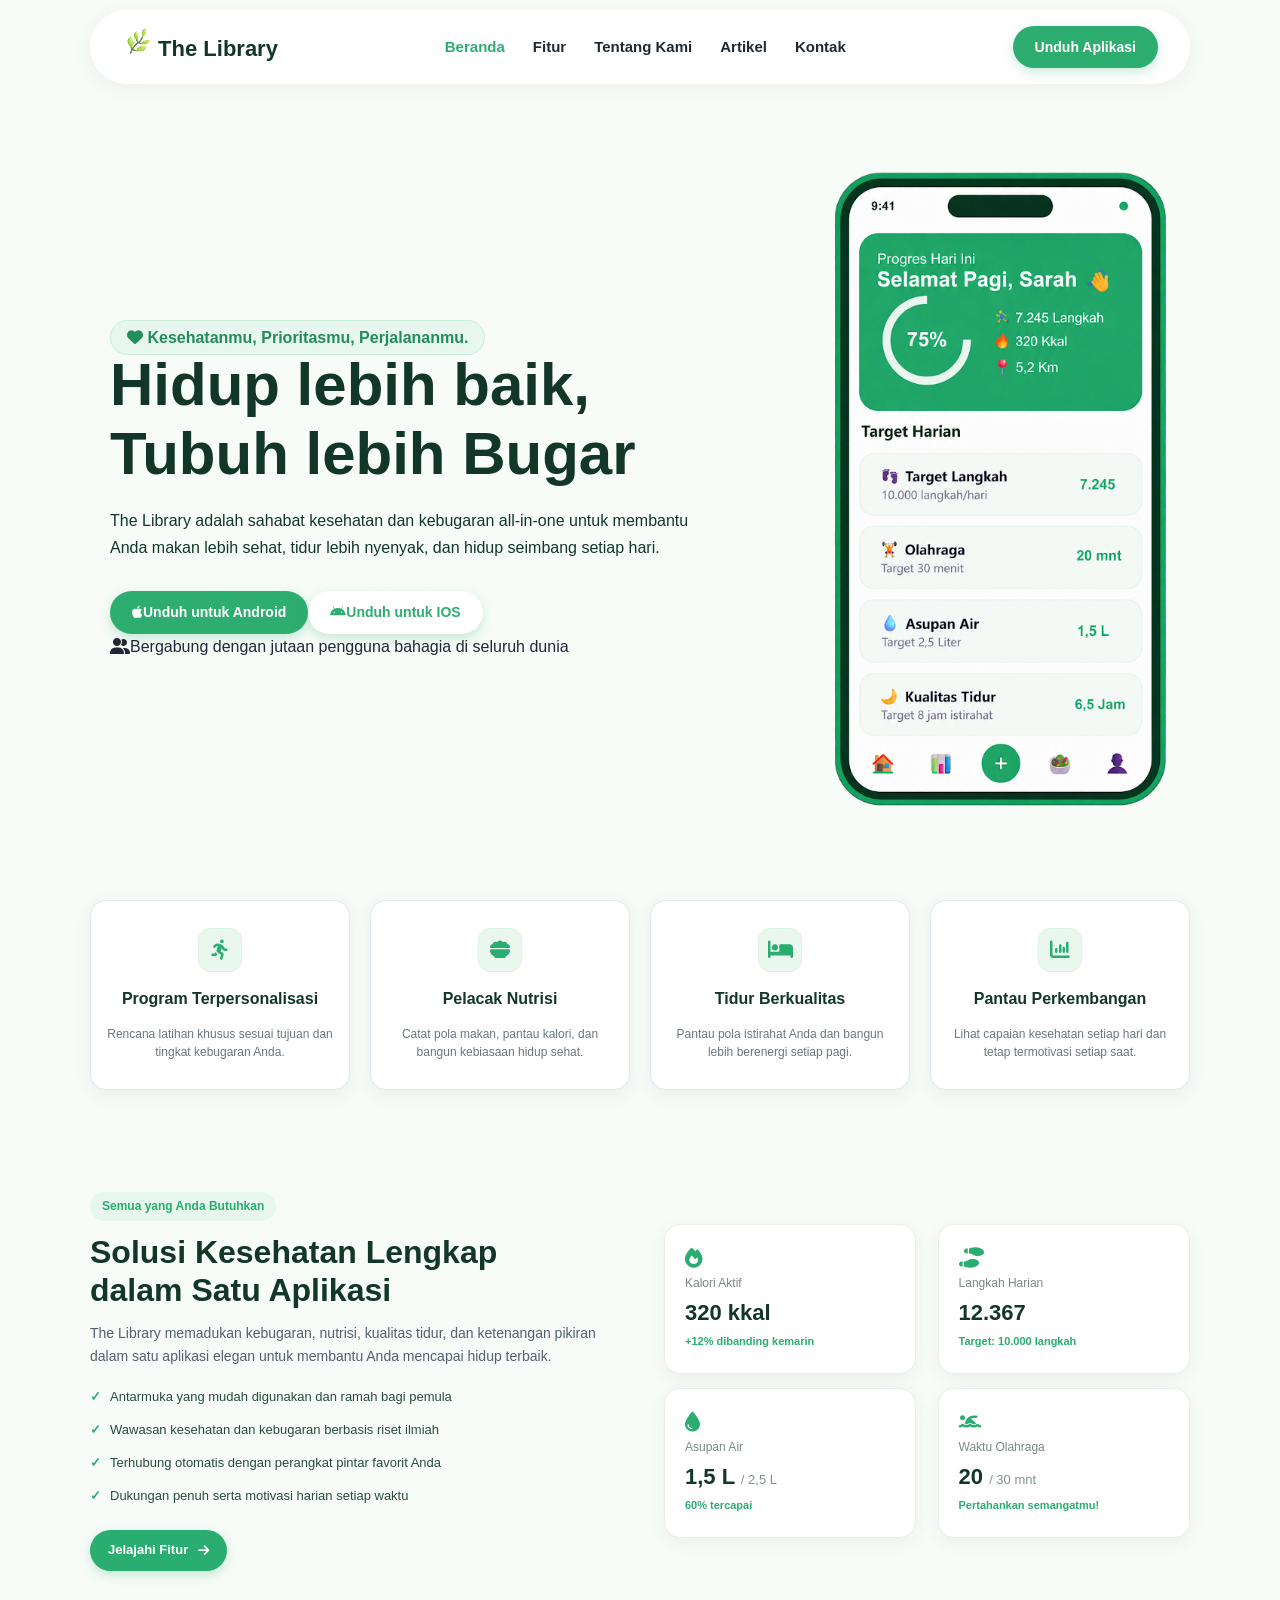
==== index.html @ 5709fd76 "The Library" ====
<!DOCTYPE html>
<html lang="en">
<head>
    <meta charset="UTF-8">
    <meta name="viewport" content="width=device-width, initial-scale=1.0">
    <title>Wellora</title>
    <link rel="stylesheet" href="style.css">
    <link rel="stylesheet" href="https://cdnjs.cloudflare.com/ajax/libs/font-awesome/6.4.0/css/all.min.css">
</head>
<body>
    <header>
        <!-- logo -->
         <a href="#" class="nav-logo">
         <span class="nav-logo-icon">
            <img src="Asset/logo wellora.png" alt="wellora" width="30" height="30">
           The Library
            </span>
            </a>
        <!-- menu  -->
         <nav class="nav-menu">
        <a href="#" class="nav-item active">Beranda</a>
        <a href="#" class="nav-item">Fitur</a>
        <a href="#" class="nav-item">Tentang Kami</a>
        <a href="#" class="nav-item">Artikel</a>
        <a href="#" class="nav-item">Kontak</a>
         </nav>
        <!-- tombol -->
         <div class="nav-button">
            <a href="#" class="btn-unduh">Unduh Aplikasi</a>
            </div>
    </header>
    <section class="hero">
        <div class="text-hero">
             <span class="badge-hero"><i class="fa-solid fa-heart"></i>
                Kesehatanmu, Prioritasmu, Perjalananmu.
            </span>

            <h1 class="judul-hero">
                Hidup lebih baik,<br> Tubuh lebih Bugar</h1>
            </h1>

            <p class="deskripsi-hero">
               The Library adalah sahabat kesehatan dan kebugaran all-in-one untuk membantu <br>Anda makan lebih sehat, tidur
               lebih nyenyak, dan hidup seimbang setiap hari.  
            </p>

            <div class="button-hero">
                <a href="#" class="iconios"><i class="fa-brands fa-apple"></i>Unduh untuk Android</a>
                <a href="#" class="iconandro"><i class="fa-brands fa-android"></i>Unduh untuk IOS</a>
            </div>
            <p></p>
            <div class="tagline">
                <i class="fa-solid fa-user-group"></i>Bergabung dengan jutaan pengguna bahagia di seluruh dunia
            </div>


        </div>
        <div class="gambar-hero">
            <img src="Asset/mobile.png" alt="Ruina" class="haimiya">

        </div>
        
    </section>

  <section class="fitur">
        <div class="item">
            <span class="itemfitur"><i class="fa-solid fa-person-running" aria-hidden="true"></i></span>
            <h2>Program Terpersonalisasi</h2>
            <p>Rencana latihan khusus sesuai tujuan dan tingkat kebugaran Anda.</p>
        </div>
        <div class="item">
            <span class="itemfitur"><i class="fa-solid fa-bowl-food" aria-hidden="true"></i></span>
            <h2>Pelacak Nutrisi</h2>
            <p>Catat pola makan, pantau kalori, dan bangun kebiasaan hidup sehat.</p>
        </div>
        <div class="item">
            <span class="itemfitur"><i class="fa-solid fa-bed" aria-hidden="true"></i></span>
            <h2>Tidur Berkualitas</h2>
            <p>Pantau pola istirahat Anda dan bangun lebih berenergi setiap pagi.</p>
        </div>
        <div class="item">
            <span class="itemfitur"><i class="fa-solid fa-chart-column" aria-hidden="true"></i></span>
            <h2>Pantau Perkembangan</h2>
            <p>Lihat capaian kesehatan setiap hari dan tetap termotivasi setiap saat.</p>
        </div>
    </section>

 <section class="mantap">
        <div class="gg">
            <span class="keren">Semua yang Anda Butuhkan</span>
            <h2>Solusi Kesehatan Lengkap dalam Satu Aplikasi</h2>
            <p class="waw">The Library memadukan kebugaran, nutrisi, kualitas tidur, dan ketenangan pikiran dalam satu aplikasi elegan untuk membantu Anda mencapai hidup terbaik.</p>
            <ul class="hh">
                <li>Antarmuka yang mudah digunakan dan ramah bagi pemula</li>
                <li>Wawasan kesehatan dan kebugaran berbasis riset ilmiah</li>
                <li>Terhubung otomatis dengan perangkat pintar favorit Anda</li>
                <li>Dukungan penuh serta motivasi harian setiap waktu</li>
            </ul>
            <a href="#" class="tombol">Jelajahi Fitur <i class="fa-solid fa-arrow-right" aria-hidden="true"></i></a>
        </div>
        <div class="grid">
            <article class="aleph">
                <i class="fa-solid fa-fire"></i>
                <span class="stat-label">Kalori Aktif</span>
                <strong>320 kkal</strong>
                <span class="stat-note">+12% dibanding kemarin</span>
            </article>
            <article class="aleph">
                <i class="fa-solid fa-shoe-prints stat-icon" aria-hidden="true"></i>
                <span class="stat-label">Langkah Harian</span>
                <strong>12.367</strong>
                <span class="stat-note">Target: 10.000 langkah</span>
            </article>
            <article class="aleph">
                <i class="fa-solid fa-droplet stat-icon" aria-hidden="true"></i>
                <span class="stat-label">Asupan Air</span>
                <strong>1,5 L <small>/ 2,5 L</small></strong>
                <span class="stat-note">60% tercapai</span>
            </article>
            <article class="aleph">
                <i class="fa-solid fa-person-swimming stat-icon" aria-hidden="true"></i>
                <span class="stat-label">Waktu Olahraga</span>
                <strong>20 <small>/ 30 mnt</small></strong>
                <span class="stat-note">Pertahankan semangatmu!</span>
            </article>
        </div>
    </section>

</body>
</html>
---- style.css ----
*{
    box-sizing: border-box;
    margin: 0;
    padding: 0;
}

body{
    font-family:'Segoe UI', Tahoma, Geneva, Verdana, sans-serif;
    background-color: #F8FCF9;
    color: #1f2933;
    line-height: 1.6;
}

header{
    width: 90%;
    max-width: 1100px;
    background-color: white;
    border-radius: 40px;
    box-shadow: 0 4px 20px rgba(18, 55, 42, 0.06);
    margin: 10px auto 30px auto;
    display: flex;
    justify-content: space-between;
    padding: 16px 32px;
}

.nav-logo{
    font-size: 22px;
    font-weight: 800;
    color: #12372a;
    text-decoration: none;
}

.nav-menu{
    display: flex;
    align-items: center;
    gap: 28px;
}

.nav-item{
    color: #1F2933;
    text-decoration: none;
    font-weight: 600;
    font-size: 15px;
}

.nav-item:hover, .nav-item.active{
    color: #2ead70;
    transition: color 0.2s ease;
}

.btn-unduh{
    background-color: #2ead70;
    padding: 10px 22px;
    border-radius: 25px;
    color: white;
    text-decoration: none;
    font-weight: 700;
    font-size: 14px;
    display: flex;
    align-items: center;
    box-shadow: 0 4px 12px rgba(46, 173, 112,0.25);
}

.btn-unduh:hover{
    background-color: #248c5a;
    transform: translateY(-2px);
    transition: transform 0.2s ease;
}

.hero{
    display: flex;
    width: 90%;
    max-width: 1100px;
    margin: 0 auto;
    justify-content: space-between;
    align-items: center;
    gap: 40px;
    padding-top: 30px;
    padding-bottom: 60px;
}

.haimiya{
    width: 100%;
    max-width: 380px;
    height: auto;
}

.badge-hero{
    background-color: #e7f7ee;
    border-radius: 20px;
    color: #248c5a;
    padding: 8px 16px;
    font-weight: 700;
    width: 100%;
    max-width: 380px;
    height: auto;
    border: 1px solid #cbefdb;
}

.judul-hero{
    font-weight: 800;
    font-size: 60px;
    color: #12372a;
    line-height: 1.15;
    margin-bottom: 20px;
}

.text-hero{
    padding: 20px;
}

.deskripsi-hero{
    font-size: 16px;
    line-height: 1.65;
    margin-bottom: 30px;
    color: #12372a;
}

.iconios{
    background-color: #2ead70;
    padding: 10px 22px;
    border-radius: 25px;
    color: white;
    text-decoration: none;
    font-weight: 700;
    font-size: 14px;
    display: flex;
    align-items: center;
    box-shadow: 0 4px 12px rgba(46, 173, 112,0.25);
}

.iconios:hover{
    background-color: #248c5a;
    transform: translateY(-2px);
    transition: transform 0.2s ease;
}

.iconandro{
    background-color: #ffffff;
    padding: 10px 22px;
    border-radius: 25px;
    color: #2ead70;
    text-decoration: none;
    font-weight: 700;
    font-size: 14px;
    display: flex;
    align-items: center;
    box-shadow: 0 4px 12px rgba(46, 173, 112,0.25);
}

.iconandro:hover{
    background-color: #248c5a;
    transform: translateY(-2px);
    transition: transform 0.2s ease;
}

.button-hero{
    display: flex;
    margin: auto;
    align-items: center;
}

.fitur{
    display: flex;
    align-items: center;
    justify-content: center;
    flex-wrap: nowrap;
    gap: 20px;
    width: 90%;
    max-width: 1100px;
    margin: 0 auto 60px;
}

.item {
    display: flex;
  flex-direction: column;
  align-items: center;
  justify-content: center;
  width: 25%;
  min-height: 190px;
  padding: 20px 16px;
  background-color: #ffffff;
  border: 1px solid #e2e8f0;
  border-radius: 16px;
  box-shadow: 0 5px 18px rgba(18, 55, 42, 0.07);
  gap: 16px;
  color: #12372a;
  text-align: center;
  transition: transform 0.2s ease;
}

.item:hover{
    background-color: #ffffff;
    transform: translateY(-4px);
    box-shadow: 0 10px 24px rgba(18, 55, 42, 0.12);
}

.item h2 {
   font-size: 16px;
    line-height: 1.35;
} 

.item p {
    color: #687780;
    font-size: 12px;
    line-height: 1.5;
}

.itemfitur {
    display: grid;
    place-items: center;
    width: 44px;
    height: 44px;
    border: 1px solid #d9f2e3;
    border-radius: 12px;
    color: #2aad70;
    font-size: 20px;
    background-color: #eaf7ef;
}

.mantap {
    display: flex;
    justify-content: space-between;
    align-items: center;
    gap: 48px;
    width: 90%;
    max-width: 1100px;
    margin: 0 auto 70px;
    padding: 42px 0;
}

.gg {
    width: 48%;
}

.keren {
    display: inline-block;
    margin-bottom: 12px;
    padding: 5px 12px;
    border-radius: 20px;
    background: #e7f7ee;
    color: #2aad70;
    font-size: 12px;
    font-weight: 700;
}

.gg h2 {
    max-width: 480px;
    margin-bottom: 12px;
    color: #12372a;
    font-size: 32px;
    line-height: 1.2;
}

.waw {
    margin-bottom: 18px;
    color: #52606d;
    font-size: 14px;
    line-height: 1.7;
}

.hh {
    display: flex;
    flex-direction: column;
    gap: 12px;
    margin-bottom: 24px;
    padding: 0;
    color: #294b3c;
    font-size: 13px;
    list-style: none;
}

.hh li::before {
    content: "✓";
    margin-right: 9px;
    color: #2aad70;
    font-weight: 800;
}

.tombol {
    display: inline-flex;
    align-items: center;
    gap: 10px;
    padding: 10px 18px;
    border-radius: 24px;
    background: #2aad70;
    box-shadow: 0 4px 12px rgba(46, 173, 112, 0.25);
    color: #fff;
    font-size: 13px;
    font-weight: 700;
    text-decoration: none;
    transition: background-color 0.2s ease, transform 0.2s ease;
}

.tombol:hover {
    transform: translateY(-2px);
    background: #248c5a;
}

.grid {
    display: flex;
    flex-wrap: wrap;
    justify-content: space-between;
    gap: 14px;
    width: 48%;
}

.aleph {
    display: flex;
    min-height: 150px;
    flex-direction: column;
    align-items: flex-start;
    justify-content: center;
    gap: 6px;
    padding: 20px;
    border: 1px solid #e8efeb;
    border-radius: 16px;
    background: #fff;
    box-shadow: 0 5px 18px rgba(18, 55, 42, 0.06);
    width: 48%;
    color: #7a8982;
    font-size: 12px;
}

.aleph i {
    color: #2aad70;
    font-size: 20px;
}

.aleph strong {
    color: #12372a;
    font-size: 22px;
    line-height: 1.25;
}

.aleph strong small {
    color: #83918a;
    font-size: 13px;
    font-weight: 500;
}

.aleph strong + span {
    color: #2aad70;
    font-size: 11px;
    font-weight: 600;
}
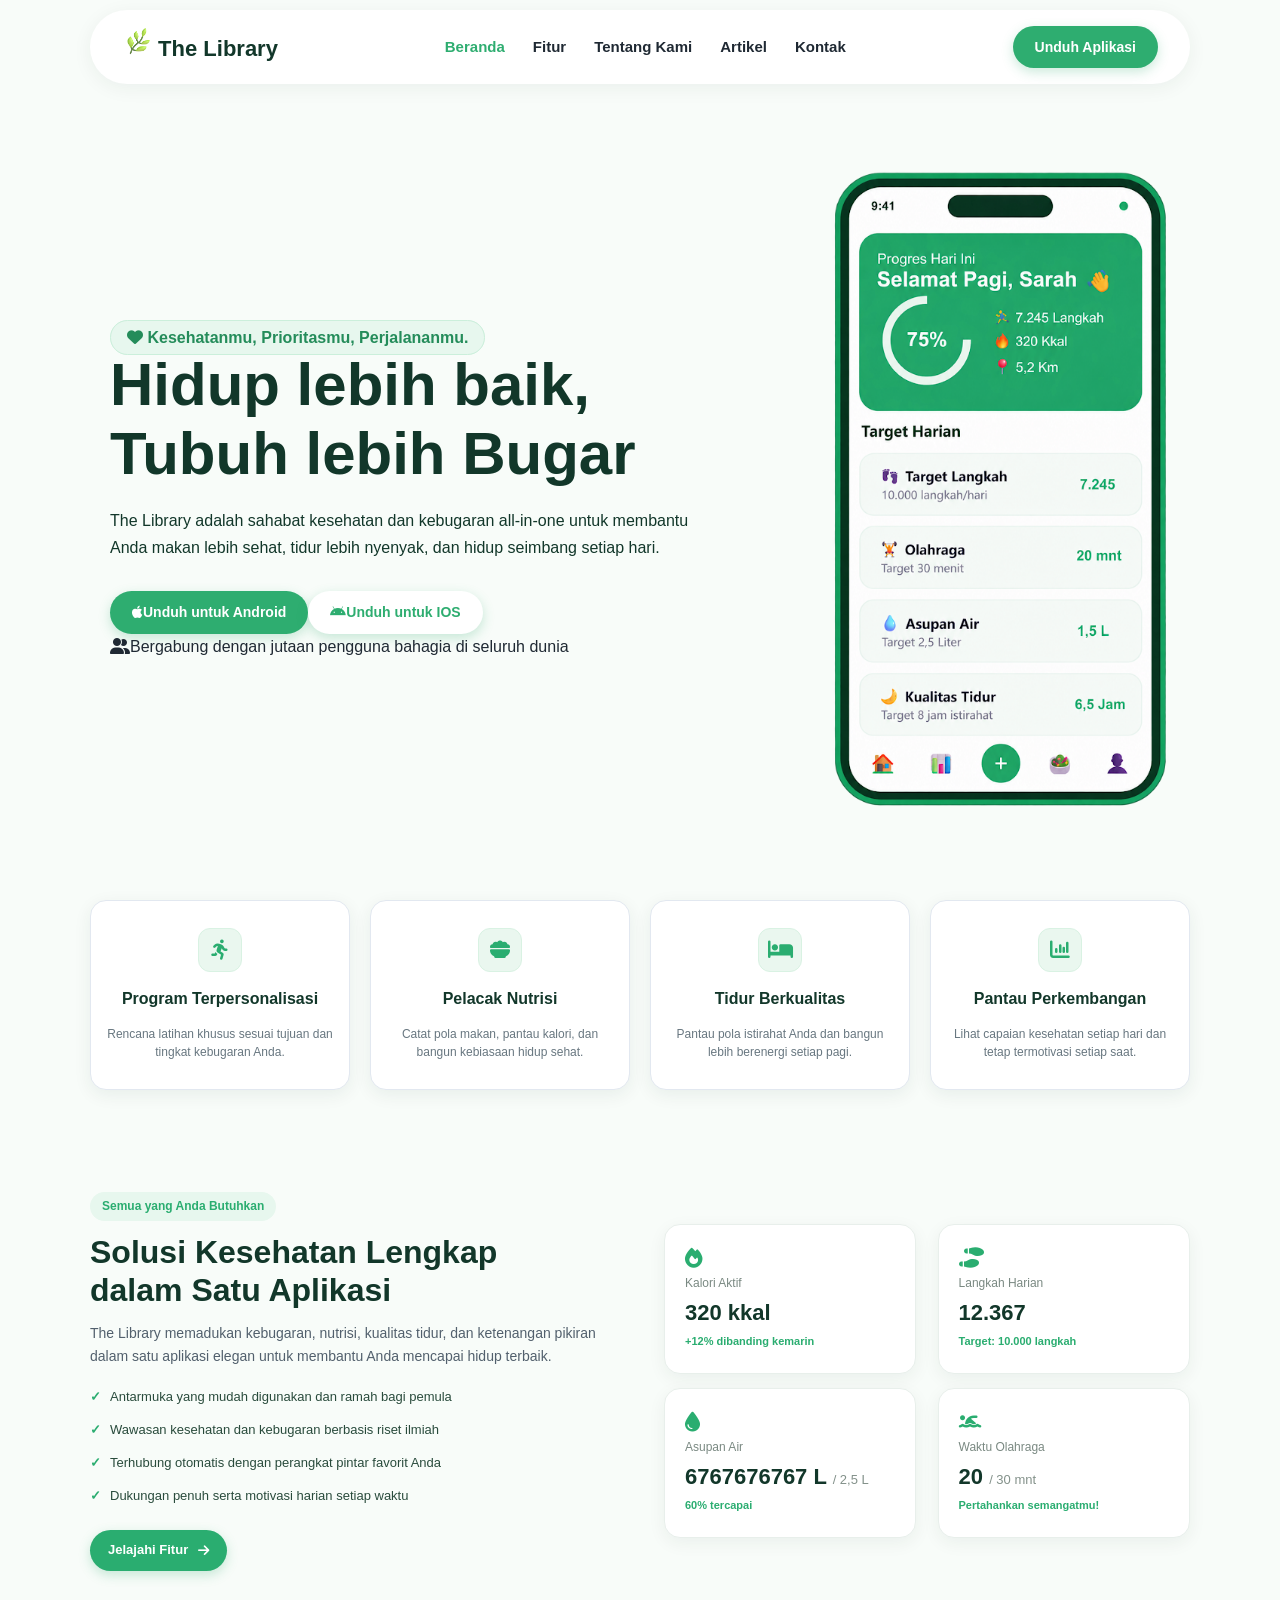
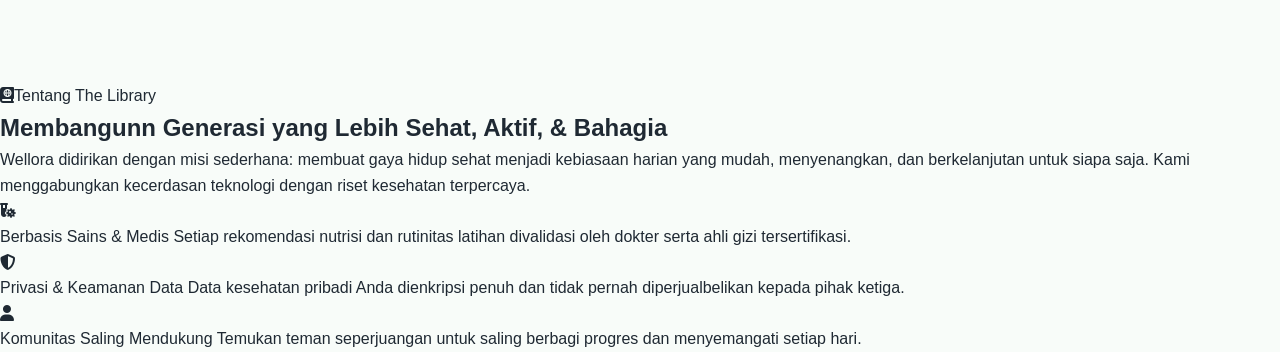
==== commit 8e89f751: "Floor of Literature" ====
--- a/index.html
+++ b/index.html
@@ -114,7 +114,7 @@
             <article class="aleph">
                 <i class="fa-solid fa-droplet stat-icon" aria-hidden="true"></i>
                 <span class="stat-label">Asupan Air</span>
-                <strong>1,5 L <small>/ 2,5 L</small></strong>
+                <strong>6767676767 L <small>/ 2,5 L</small></strong>
                 <span class="stat-note">60% tercapai</span>
             </article>
             <article class="aleph">
@@ -125,6 +125,56 @@
             </article>
         </div>
     </section>
+    <section class = "floors">
+        <div class="about-kiri">
+            <span class="about-badge">
+               <i class="fa-solid fa-book-atlas"></i>Tentang The Library
+            </span>
+            <h2>Membangunn Generasi yang Lebih Sehat, Aktif, & Bahagia</h2>
+            <p class="about-desc">
+                Wellora didirikan dengan misi sederhana: membuat gaya hidup sehat menjadi kebiasaan harian yang mudah, menyenangkan, dan berkelanjutan untuk siapa saja. Kami menggabungkan kecerdasan teknologi dengan riset kesehatan terpercaya. 
+            </p>
+            <div class="about-values">
+                   <div class="value-item">
+                    <div class="value-icon">
+                        <i class="fa-solid fa-vial-virus"></i>
+                    </div>
+                    <div class="about-text">
+                        Berbasis Sains & Medis
+Setiap rekomendasi nutrisi dan rutinitas latihan divalidasi oleh dokter serta ahli gizi tersertifikasi.
+
+                    </div>
+                </div>
+
+                   <div class="value-item">
+                    <div class="value-icon">
+                      <i class="fa-solid fa-shield-halved"></i>
+                    </div>
+                    <div class="about-text">
+                       Privasi & Keamanan Data
+Data kesehatan pribadi Anda dienkripsi penuh dan tidak pernah diperjualbelikan kepada pihak ketiga.
+
+                    </div>
+                </div>
+
+                <div class="value-item">
+                    <div class="value-icon">
+                 <i class="fa-solid fa-user"></i>
+                    </div>
+                    <div class="about-text">
+                       Komunitas Saling Mendukung
+Temukan teman seperjuangan untuk saling berbagi progres dan menyemangati setiap hari.
+
+
+                    </div>
+                </div>
+            </div>
+        </div>
+        <div class="about-kanan">
+
+        </div>
+
+    </section>
 
 </body>
 </html>
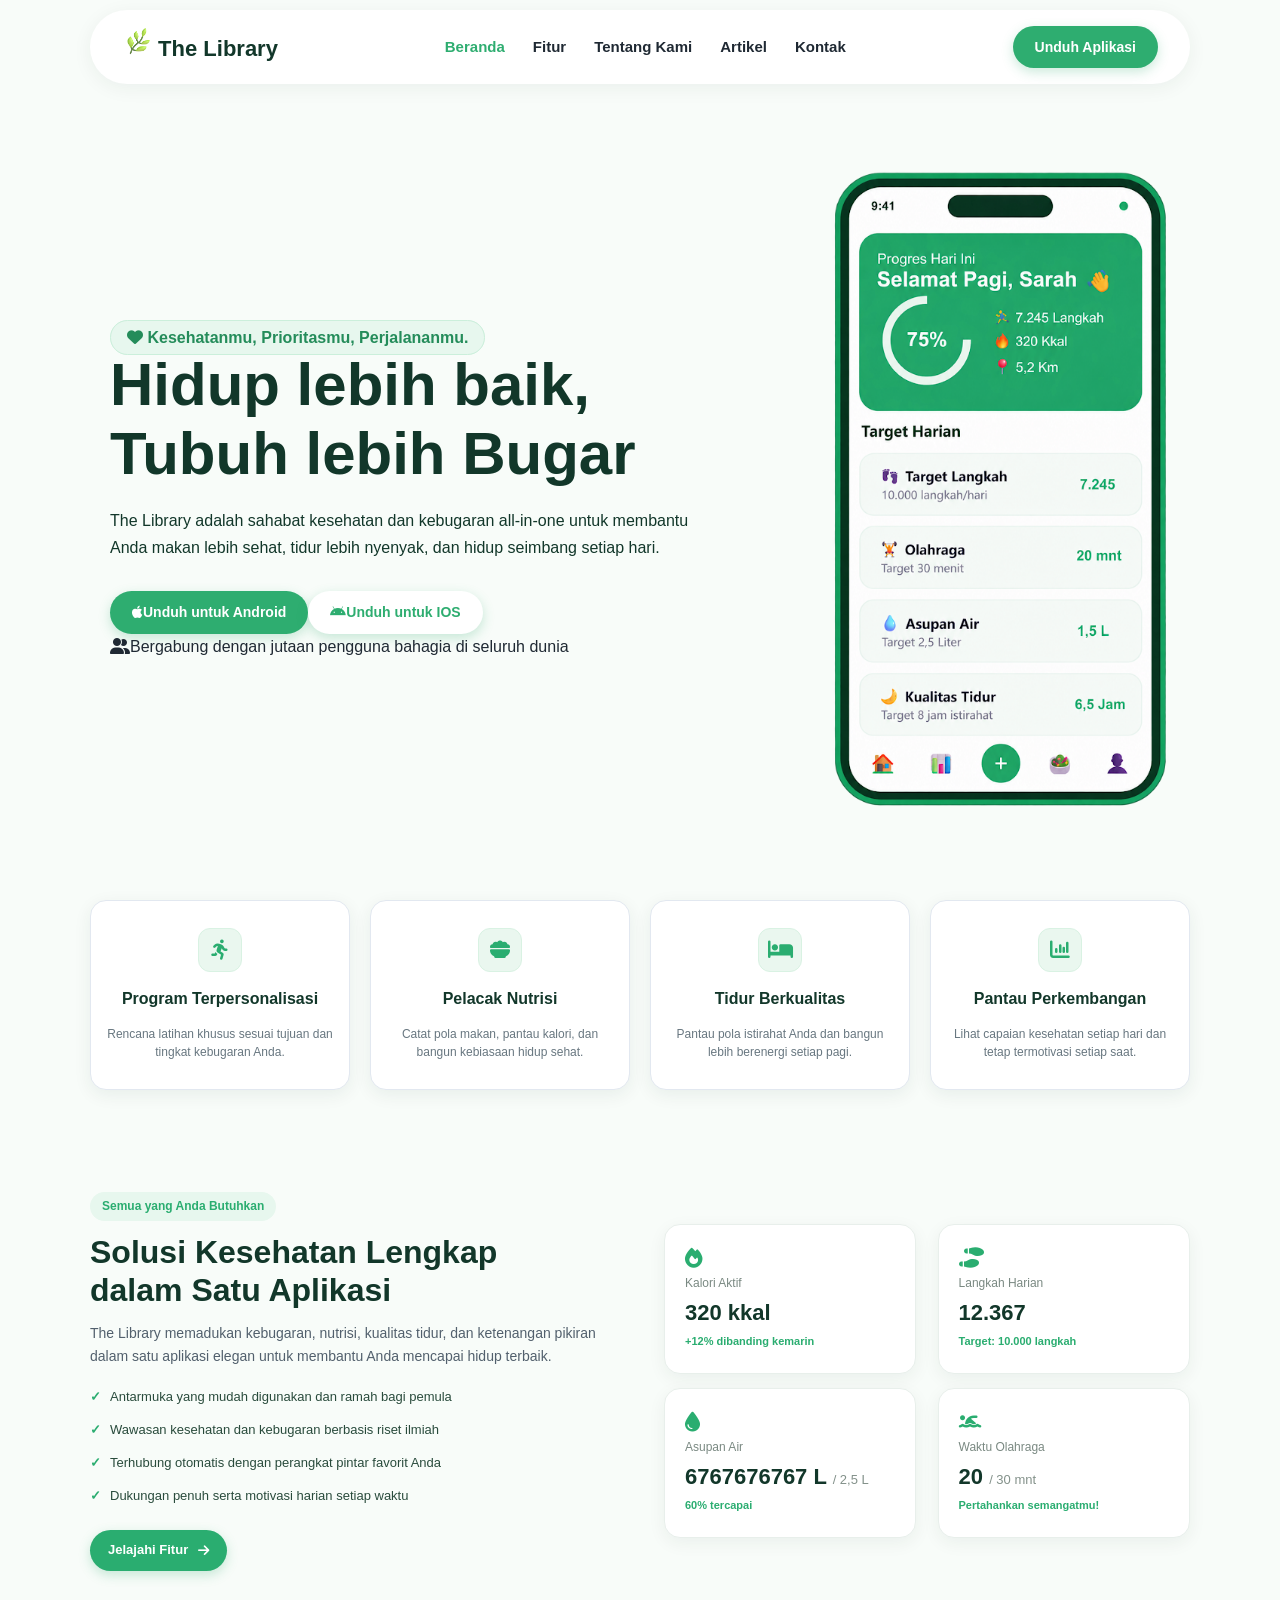
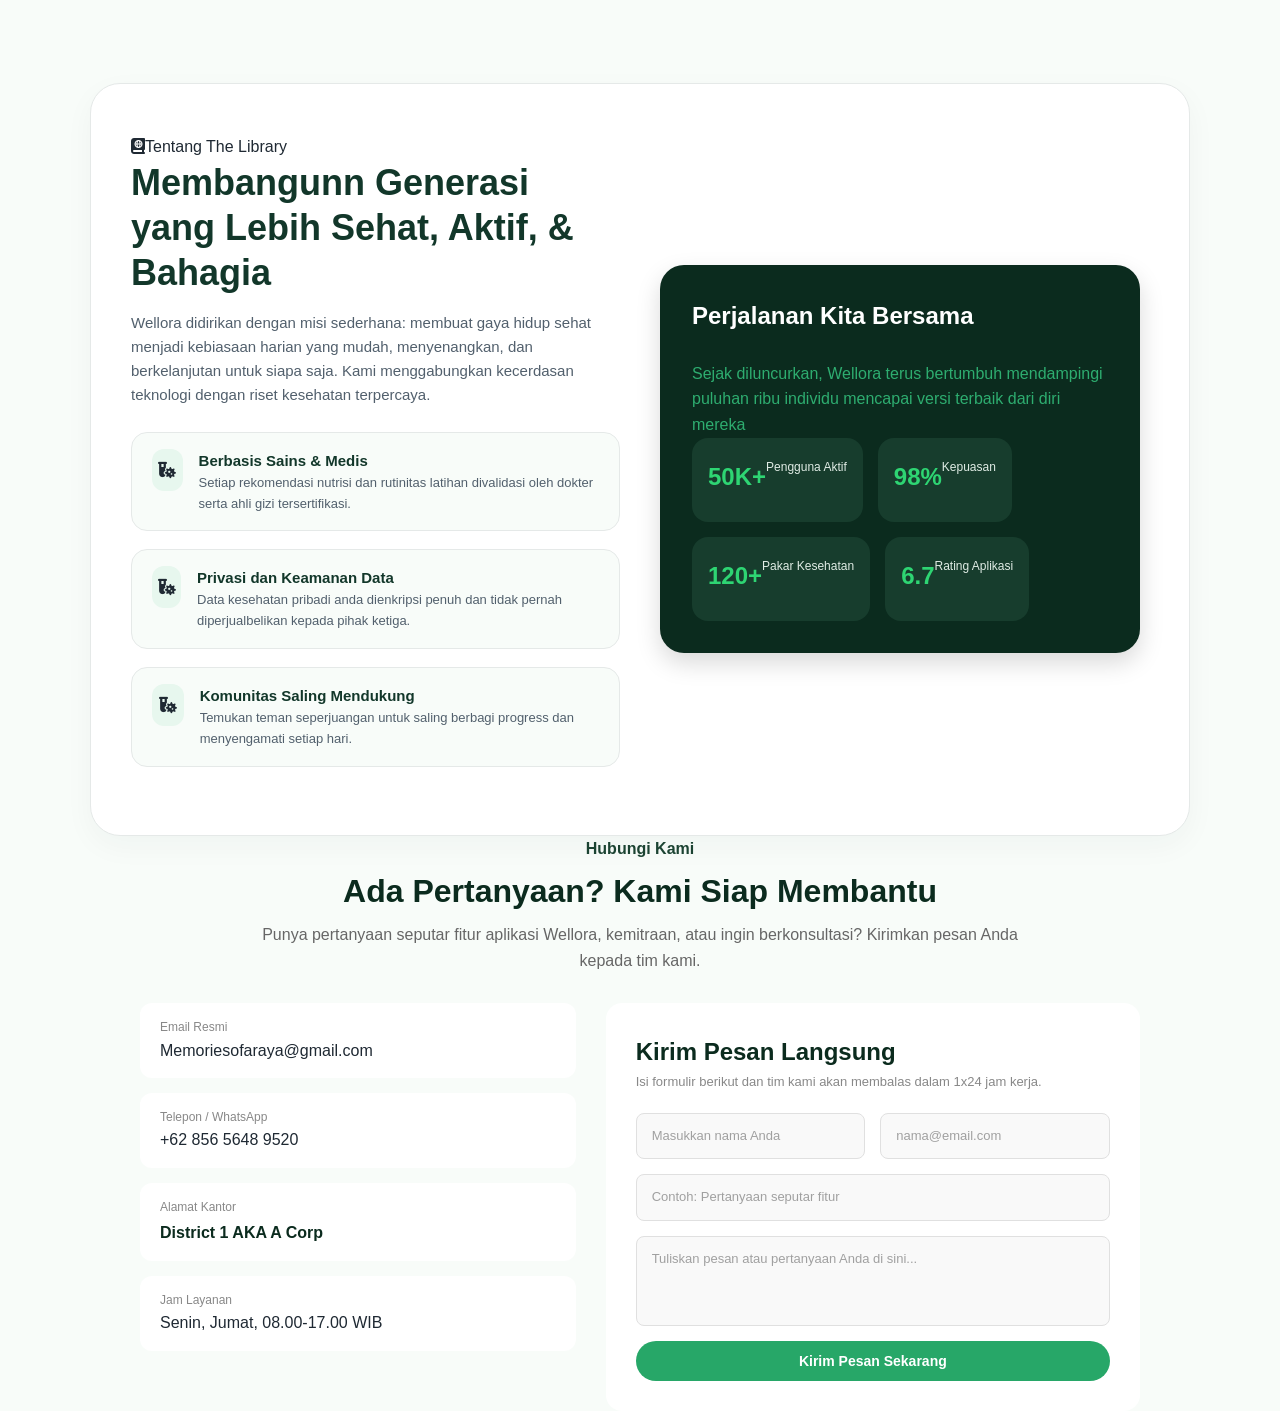
==== commit f57005c8: "Malcute" ====
--- a/index.html
+++ b/index.html
@@ -130,51 +130,168 @@
             <span class="about-badge">
                <i class="fa-solid fa-book-atlas"></i>Tentang The Library
             </span>
-            <h2>Membangunn Generasi yang Lebih Sehat, Aktif, & Bahagia</h2>
+            <h2 class="about-title">Membangunn Generasi yang Lebih Sehat, Aktif, & Bahagia</h2>
             <p class="about-desc">
                 Wellora didirikan dengan misi sederhana: membuat gaya hidup sehat menjadi kebiasaan harian yang mudah, menyenangkan, dan berkelanjutan untuk siapa saja. Kami menggabungkan kecerdasan teknologi dengan riset kesehatan terpercaya. 
             </p>
             <div class="about-values">
                    <div class="value-item">
-                    <div class="value-icon">
-                        <i class="fa-solid fa-vial-virus"></i>
+                        <div class="value-icon">
+                            <i class="fa-solid fa-vial-virus"></i>
+                        </div>
+                        <div class="about-text">
+                            <div class="value-text">
+                                <div class="value-title">
+                                    Berbasis Sains & Medis
+                                </div>
+                                <div class="value-desc">
+                                    Setiap rekomendasi nutrisi dan rutinitas latihan divalidasi oleh dokter serta ahli gizi tersertifikasi.
+                                </div>
+                            </div>  
+                        </div>
                     </div>
-                    <div class="about-text">
-                        Berbasis Sains & Medis
-Setiap rekomendasi nutrisi dan rutinitas latihan divalidasi oleh dokter serta ahli gizi tersertifikasi.
-
+
+                     <div class="value-item">
+                        <div class="value-icon">
+                            <i class="fa-solid fa-vial-virus"></i>
+                        </div>
+                        <div class="about-text">
+                            <div class="value-text">
+                                <div class="value-title">
+                                    Privasi dan Keamanan Data
+                                </div>
+                                <div class="value-desc">
+                                    Data kesehatan pribadi anda dienkripsi penuh dan tidak pernah diperjualbelikan kepada pihak ketiga.
+                                </div>
+                            </div>  
+                        </div>
                     </div>
-                </div>
-
-                   <div class="value-item">
-                    <div class="value-icon">
-                      <i class="fa-solid fa-shield-halved"></i>
+
+                     <div class="value-item">
+                        <div class="value-icon">
+                            <i class="fa-solid fa-vial-virus"></i>
+                        </div>
+                        <div class="about-text">
+                            <div class="value-text">
+                                <div class="value-title">
+                                  Komunitas Saling Mendukung
+                                </div>
+                                <div class="value-desc">
+                                  Temukan teman seperjuangan untuk saling berbagi progress dan menyengamati setiap hari.
+                                </div>
+                            </div>  
+                        </div>
                     </div>
-                    <div class="about-text">
-                       Privasi & Keamanan Data
-Data kesehatan pribadi Anda dienkripsi penuh dan tidak pernah diperjualbelikan kepada pihak ketiga.
-
-                    </div>
-                </div>
-
-                <div class="value-item">
-                    <div class="value-icon">
-                 <i class="fa-solid fa-user"></i>
-                    </div>
-                    <div class="about-text">
-                       Komunitas Saling Mendukung
-Temukan teman seperjuangan untuk saling berbagi progres dan menyemangati setiap hari.
-
-
-                    </div>
-                </div>
-            </div>
-        </div>
+
+            </div>
+        </div>
+
         <div class="about-kanan">
-
-        </div>
-
-    </section>
+            <div class="boxkanan">
+            <h2 class="h2about">Perjalanan Kita Bersama</h2>
+            <p class="paragraf">Sejak diluncurkan, Wellora terus bertumbuh mendampingi puluhan ribu individu mencapai versi terbaik dari diri mereka
+                       </p>
+
+                       <div class="cardl">
+                       <div class="cardkanan">
+                        <div class="kartu">
+                          <div class="cardhaimiya"> 50K+</div>
+                            <div class="roland">Pengguna Aktif</div>
+                        </div>
+                        </div>
+
+                        <div class="cardkanan">
+                        <div class="kartu">
+                          <div class="cardhaimiya"> 98%</div>
+                            <div class="roland">Kepuasan </div>
+                        </div>
+                        </div>
+
+                        <div class="cardkanan">
+                        <div class="kartu">
+                          <div class="cardhaimiya"> 120+</div>
+                            <div class="roland">Pakar Kesehatan</div>
+                        </div>
+                        </div>
+
+                         <div class="cardkanan">
+                        <div class="kartu">
+                          <div class="cardhaimiya"> 6.7</div>
+                            <div class="roland">Rating Aplikasi</div>
+                        </div>
+                        </div>
+                        </div>
+
+
+                        </div>
+
+                </div> 
+        </div>
+
+    </section>
+
+    <div class="ryoshu">
+    <p class="araya"> Hubungi Kami</p>
+    <h1>Ada Pertanyaan? Kami Siap Membantu</h1>
+    <p class="callisto">
+      Punya pertanyaan seputar fitur aplikasi Wellora, kemitraan, atau ingin berkonsultasi? 
+      Kirimkan pesan Anda kepada tim kami.
+    </p>
+  </div>
+
+  <div class="mathias">
+
+    <div class="valencina">
+      
+      <div class="verg">
+        <div>
+          <p class="qoh">Email Resmi</p>
+          <p class="info">Memoriesofaraya@gmail.com</p>
+        </div>
+      </div>
+
+      <div class="verg">
+        <div>
+          <p class="qoh">Telepon / WhatsApp</p>
+          <p class="info">+62 856 5648 9520</p>
+        </div>
+      </div>
+
+      <div class="verg">
+        <div>
+          <p class="qoh">Alamat Kantor</p>
+          <p class="kod">District 1 AKA A Corp</p>
+        </div>
+      </div>
+
+      <div class="verg">
+        <div>
+          <p class="qoh">Jam Layanan</p>
+          <p class="info">Senin, Jumat, 08.00-17.00 WIB</p>
+        </div>
+      </div>
+
+    </div>
+
+    <div class="snow">
+      <h2>Kirim Pesan Langsung</h2>
+      <p class="wcat">Isi formulir berikut dan tim kami akan membalas dalam 1x24 jam kerja.</p>
+
+      <div class="kawaii">
+        <div class="miochan">
+          <div class="kowakutekawaii">Masukkan nama Anda</div>
+          <div class="kowakutekawaii">nama@email.com</div>
+        </div>
+
+        <div class="kowakutekawaii">Contoh: Pertanyaan seputar fitur</div>
+
+        <div class="kowakutekawaii large-box">Tuliskan pesan atau pertanyaan Anda di sini...</div>
+
+        <button type="button" class="btn">Kirim Pesan Sekarang </button>
+      </div>
+    </div>
+
+  </div>
 
 </body>
 </html>
--- a/style.css
+++ b/style.css
@@ -67,7 +67,7 @@
     transition: transform 0.2s ease;
 }
 
-.hero{
+.hero, .floors{
     display: flex;
     width: 90%;
     max-width: 1100px;
@@ -77,7 +77,7 @@
     gap: 40px;
     padding-top: 30px;
     padding-bottom: 60px;
-}
+}                   
 
 .haimiya{
     width: 100%;
@@ -345,6 +345,227 @@
     font-weight: 600;
 }
 
-
-
-
+.floors{
+    background-color: white;
+    border-radius: 30px;
+    box-shadow: 0 10px 30px rgba(18, 55, 42, 0.04);
+    border: 1px solid #e5e9e8;
+    padding: 50px 40px;
+
+}
+
+.about-kiri{
+    display: flex;
+    flex: 1;
+    flex-direction: column;
+}
+
+.about-kanan{
+    display: flex;
+    flex: 1;
+    flex-direction: column;
+}
+
+.about-title{
+    font-size: 36px;
+    color: #12372a;
+    font-weight: 800;
+    line-height: 1.25;
+    margin-bottom: 16px;
+}
+
+.about-desc{
+    font-size: 15px;
+    color: #52606d;
+    line-height: 1.6;
+    margin-bottom: 25px;
+}
+
+.value-item{
+    display: flex;
+    gap: 16px;
+    background-color: #F8FCF9;
+    padding: 16px 20px;
+    border-radius: 16px;
+    border: 1px solid #e5e9e8;
+    margin-bottom: 18px;
+}
+
+.value-icon{
+    font-size: 18px;
+    border-radius: 12px;
+    background-color: #e7f7ee;
+    width: 42px;
+    height: 42px;
+    display: flex;
+    align-items: center;
+    justify-content: center;
+}
+
+.value-title{
+    font-weight: 700;
+    font-size: 15px;
+    color: #12372a;
+}
+
+.value-desc{
+    font-size: 13px;
+    color: #52606d;
+    line-height: 1.6;
+}
+
+.boxkanan{
+   background-color: #0b2b1e; 
+  padding: 32px;
+  border-radius: 24px;
+  max-width: 480px;
+  color: #ffffff;
+  font-family: -apple-system, BlinkMacSystemFont, "Segoe UI", Roboto, sans-serif;
+  box-shadow: 0 10px 25px rgba(0, 0, 0, 0.15);
+}
+
+.h2about{
+    margin-bottom: 25px;
+}
+
+.paragraf{
+    color: #2ead70;
+}
+
+
+.kartu{
+ background-color: #173d2d; 
+  border-radius: 16px;
+  padding: 20px 16px;
+  display: flex;
+  justify-content: center;
+}
+
+.cardhaimiya{
+  color: #2ed573; 
+  font-size: 24px;
+  font-weight: 700;
+  margin-bottom: 6px;
+  gap: 15px;
+}
+
+.roland{
+  color: #e0ece5;
+  font-size: 12px;
+  font-weight: 500;
+}
+
+.cardl{
+    display: flex;
+   flex-wrap: wrap;
+     gap: 15px;
+}
+
+.ryoshu{
+  text-align: center;
+  margin-bottom: 30px;
+}
+
+.araya{
+  font-weight: bold;
+  color: #1b4332;
+  margin-bottom: 5px;
+}
+
+.ryoshu h1 {
+  color: #0b2b1e;
+  margin: 5px 0;
+}
+
+.callisto{
+  color: #666;
+  width: 60%;
+  margin: 0 auto;
+}
+
+.mathias{
+  display: flex;
+  gap: 30px;
+  max-width: 1000px;
+  margin: 0 auto;
+}
+
+.valencina {
+  width: 45%;
+}
+
+.verg {
+  background-color: white;
+  padding: 15px 20px;
+  border-radius: 12px;
+  margin-bottom: 15px;
+  display: flex;
+  align-items: center;
+}
+
+.qoh {
+  font-size: 12px;
+  color: #888;
+  margin: 0;
+}
+
+.kod {
+  font-weight: bold;
+  color: #0b2b1e;
+  margin: 3px 0 0 0;
+}
+
+.snow {
+  width: 55%;
+  background-color: white;
+  padding: 30px;
+  border-radius: 16px;
+}
+
+.snow h2 {
+  margin-top: 0;
+  color: #0b2b1e;
+}
+
+.wcat {
+  color: #888;
+  font-size: 13px;
+  margin-bottom: 20px;
+}
+
+.miochan{
+  display: flex;
+  gap: 15px;
+}
+
+.kowakutekawaii {
+  width: 100%;
+  padding: 12px 15px;
+  border: 1px solid #e0e0e0;
+  border-radius: 8px;
+  background-color: #f9f9f9;
+  color: #a0a0a0;
+  font-size: 13px;
+  margin-bottom: 15px;
+  box-sizing: border-box;
+}
+
+.large-box {
+  height: 90px;
+}
+
+.btn {
+  width: 100%;
+  background-color: #27a768;
+  color: white;
+  border: none;
+  padding: 12px;
+  border-radius: 20px;
+  font-size: 14px;
+  font-weight: bold;
+  cursor: pointer;
+}
+
+.btn:hover {
+  background-color: #1e8352;
+}
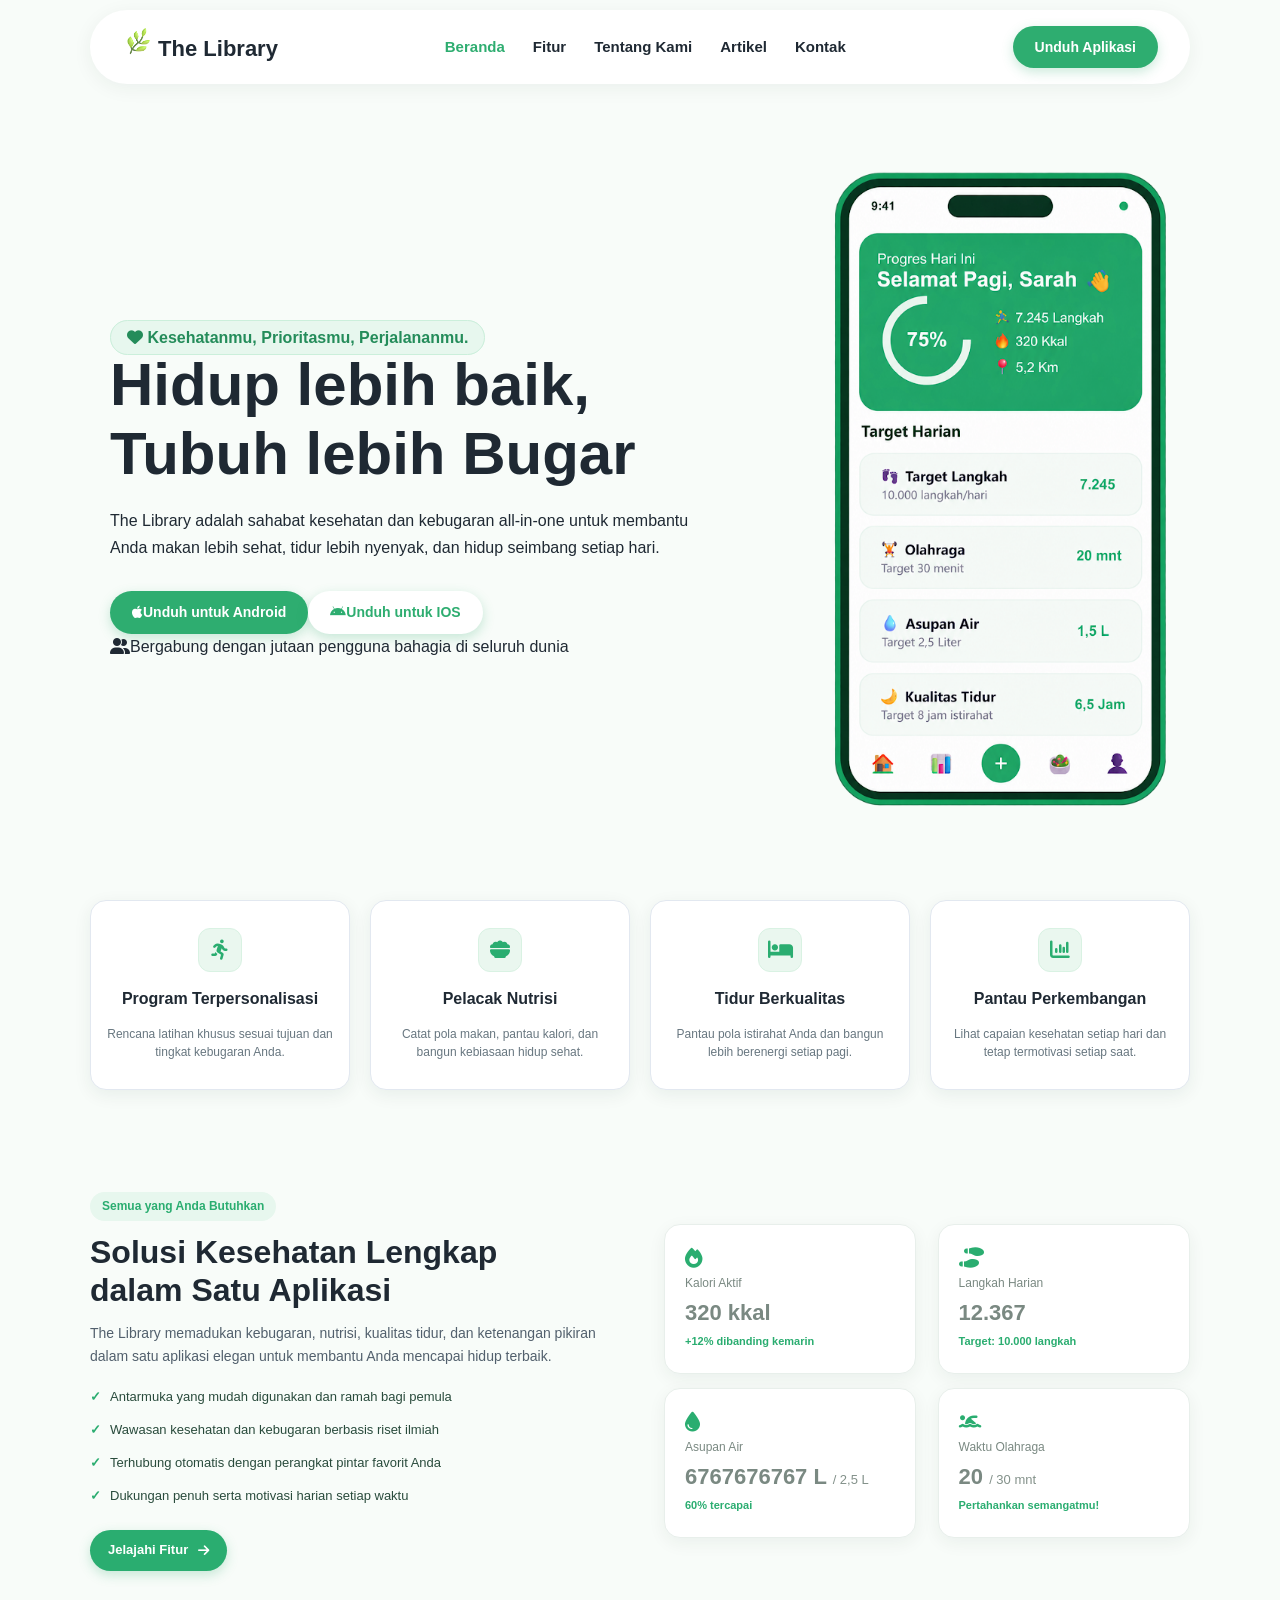
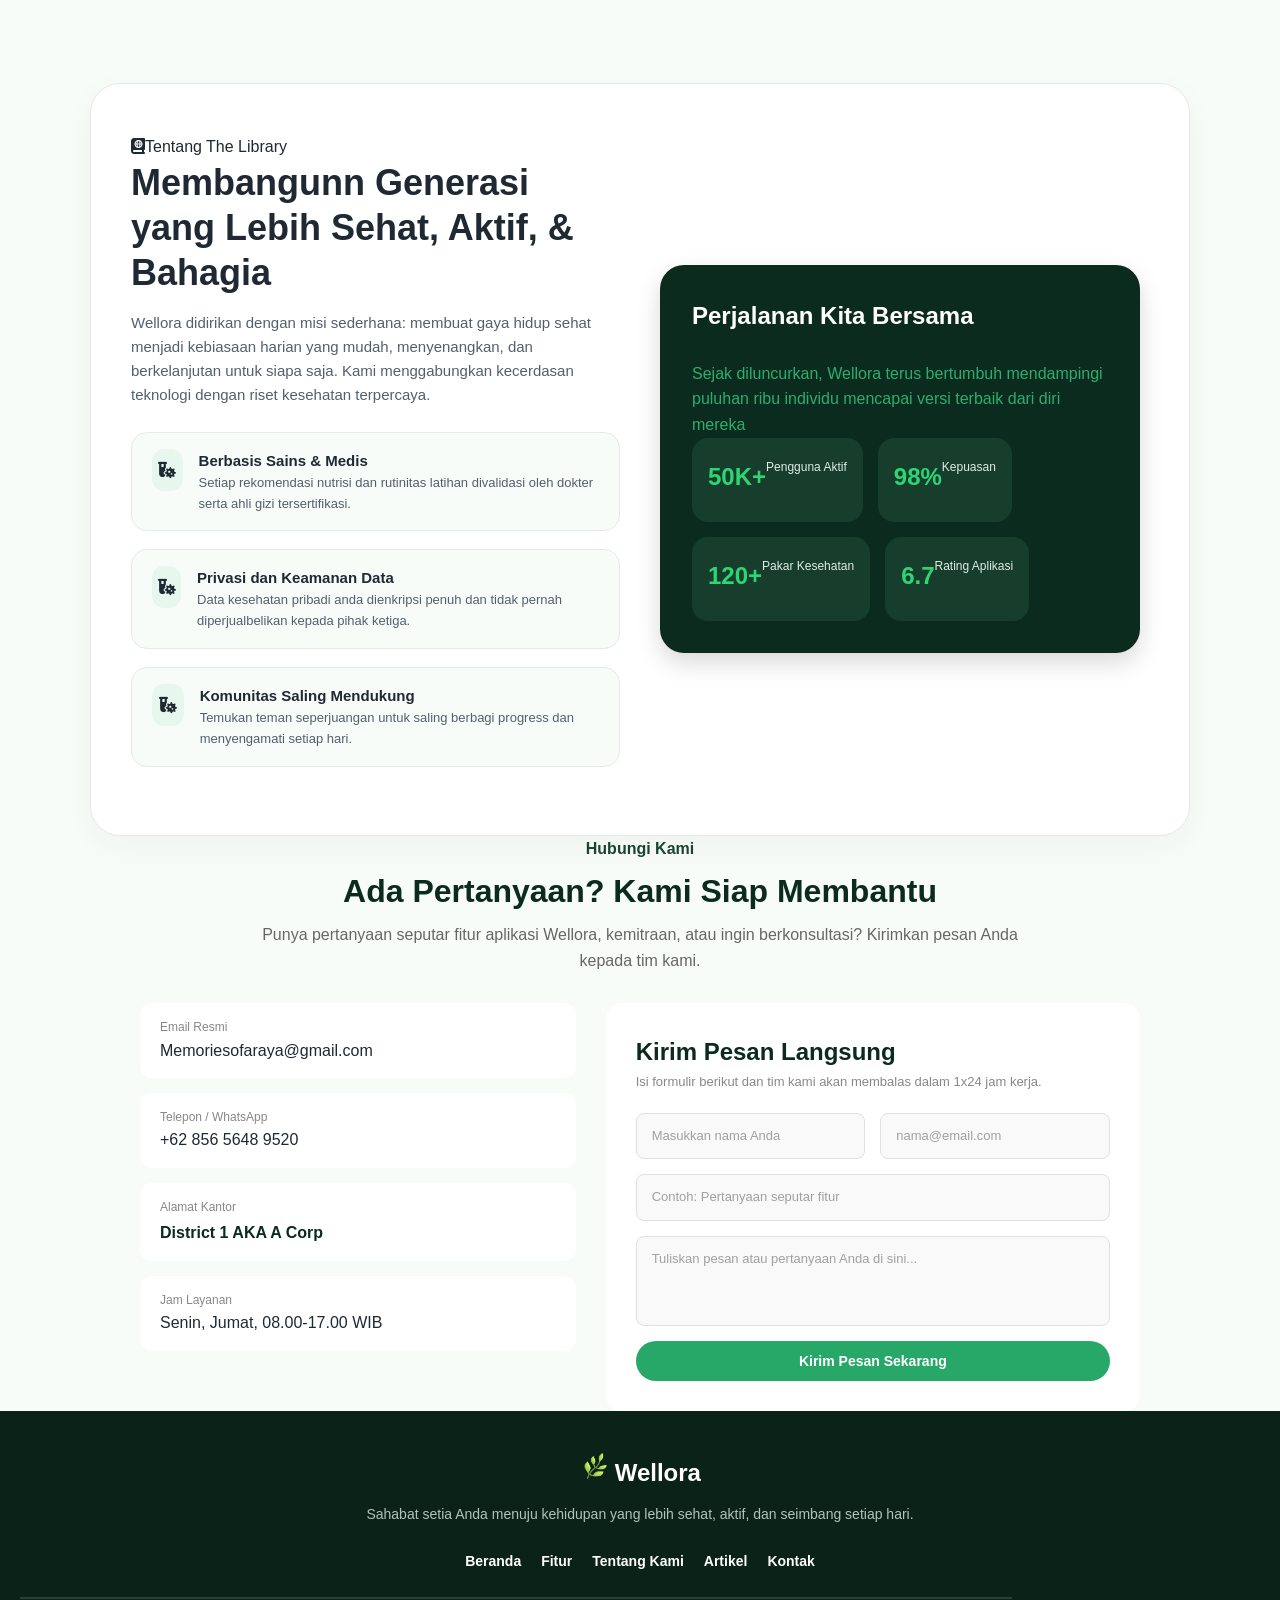
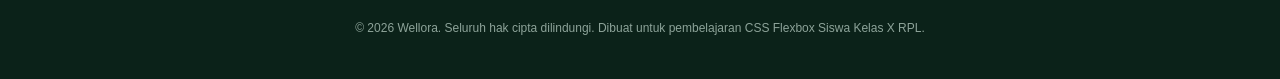
==== commit a4440498: "hod" ====
--- a/index.html
+++ b/index.html
@@ -19,10 +19,10 @@
         <!-- menu  -->
          <nav class="nav-menu">
         <a href="#" class="nav-item active">Beranda</a>
-        <a href="#" class="nav-item">Fitur</a>
-        <a href="#" class="nav-item">Tentang Kami</a>
-        <a href="#" class="nav-item">Artikel</a>
-        <a href="#" class="nav-item">Kontak</a>
+        <a href="#fitur" class="nav-item">Fitur</a>
+        <a href="#tentang" class="nav-item">Tentang Kami</a>
+        <a href="#mantap" class="nav-item">Artikel</a>
+        <a href="#kontak" class="nav-item">Kontak</a>
          </nav>
         <!-- tombol -->
          <div class="nav-button">
@@ -62,7 +62,7 @@
         
     </section>
 
-  <section class="fitur">
+  <section class="fitur" id="fitur">
         <div class="item">
             <span class="itemfitur"><i class="fa-solid fa-person-running" aria-hidden="true"></i></span>
             <h2>Program Terpersonalisasi</h2>
@@ -85,7 +85,7 @@
         </div>
     </section>
 
- <section class="mantap">
+ <section class="mantap" id="mantap">
         <div class="gg">
             <span class="keren">Semua yang Anda Butuhkan</span>
             <h2>Solusi Kesehatan Lengkap dalam Satu Aplikasi</h2>
@@ -125,7 +125,7 @@
             </article>
         </div>
     </section>
-    <section class = "floors">
+    <section class = "floors" id="tentang">
         <div class="about-kiri">
             <span class="about-badge">
                <i class="fa-solid fa-book-atlas"></i>Tentang The Library
@@ -230,7 +230,7 @@
 
     </section>
 
-    <div class="ryoshu">
+    <div class="ryoshu" id="kontak">
     <p class="araya"> Hubungi Kami</p>
     <h1>Ada Pertanyaan? Kami Siap Membantu</h1>
     <p class="callisto">
@@ -293,5 +293,55 @@
 
   </div>
 
+<div class="redmist">
+  <div class="redgaze">
+    <span class="blacksilence">
+         <img src="Asset/logo wellora.png" alt="wellora" width="30" height="30">
+    </span>
+    <b class="redgaze-title">Wellora</b>
+  </div>
+
+  <p class="purpletear">
+    Sahabat setia Anda menuju kehidupan yang lebih sehat, aktif, dan seimbang setiap hari.
+  </p>
+
+  <div class="indigoelder">
+    <a href="#">Beranda</a>
+    <a href="#fitur">Fitur</a>
+    <a href="#tentang">Tentang Kami</a>
+    <a href="#mantap">Artikel</a>
+    <a href="#kontak">Kontak</a>
+  </div>
+
+  <hr>
+
+  <p class="bluereverb">
+    &copy; 2026 Wellora. Seluruh hak cipta dilindungi. Dibuat untuk pembelajaran CSS Flexbox Siswa Kelas X RPL.
+  </p>
+</div>
+
+<button id="btnBackToTop" class="rendezvous"
+onclick="keAtasHalaman( )">
+    <i class="fa-solid fa-arrow-up-long"></i>
+</button>
+
+<script>
+    window.addEventListener('scroll', function() {
+        const topbtn = document.getElementById
+        ('btnBackToTop');
+    
+    if (window.scrollY > 300){
+       topbtn.style.display = 'flex';
+    } else {
+         topbtn.style.display = 'none';
+    }
+    });
+
+    function keAtasHalaman() {
+        window.scrollTo({
+            top: 0, behavior: 'smooth'
+        })
+    }
+</script>
 </body>
 </html>
--- a/style.css
+++ b/style.css
@@ -1,178 +1,197 @@
-*{
-    box-sizing: border-box;
-    margin: 0;
-    padding: 0;
-}
-
-body{
-    font-family:'Segoe UI', Tahoma, Geneva, Verdana, sans-serif;
-    background-color: #F8FCF9;
-    color: #1f2933;
-    line-height: 1.6;
-}
-
-header{
-    width: 90%;
-    max-width: 1100px;
-    background-color: white;
-    border-radius: 40px;
-    box-shadow: 0 4px 20px rgba(18, 55, 42, 0.06);
-    margin: 10px auto 30px auto;
-    display: flex;
-    justify-content: space-between;
-    padding: 16px 32px;
-}
-
-.nav-logo{
-    font-size: 22px;
-    font-weight: 800;
-    color: #12372a;
-    text-decoration: none;
-}
-
-.nav-menu{
-    display: flex;
-    align-items: center;
-    gap: 28px;
-}
-
-.nav-item{
-    color: #1F2933;
-    text-decoration: none;
-    font-weight: 600;
-    font-size: 15px;
-}
-
-.nav-item:hover, .nav-item.active{
-    color: #2ead70;
-    transition: color 0.2s ease;
-}
-
-.btn-unduh{
-    background-color: #2ead70;
-    padding: 10px 22px;
-    border-radius: 25px;
-    color: white;
-    text-decoration: none;
-    font-weight: 700;
-    font-size: 14px;
-    display: flex;
-    align-items: center;
-    box-shadow: 0 4px 12px rgba(46, 173, 112,0.25);
-}
-
-.btn-unduh:hover{
-    background-color: #248c5a;
-    transform: translateY(-2px);
-    transition: transform 0.2s ease;
-}
-
-.hero, .floors{
-    display: flex;
-    width: 90%;
-    max-width: 1100px;
-    margin: 0 auto;
-    justify-content: space-between;
-    align-items: center;
-    gap: 40px;
-    padding-top: 30px;
-    padding-bottom: 60px;
-}                   
-
-.haimiya{
-    width: 100%;
-    max-width: 380px;
-    height: auto;
-}
-
-.badge-hero{
-    background-color: #e7f7ee;
-    border-radius: 20px;
-    color: #248c5a;
-    padding: 8px 16px;
-    font-weight: 700;
-    width: 100%;
-    max-width: 380px;
-    height: auto;
-    border: 1px solid #cbefdb;
-}
-
-.judul-hero{
-    font-weight: 800;
-    font-size: 60px;
-    color: #12372a;
-    line-height: 1.15;
-    margin-bottom: 20px;
-}
-
-.text-hero{
-    padding: 20px;
-}
-
-.deskripsi-hero{
-    font-size: 16px;
-    line-height: 1.65;
-    margin-bottom: 30px;
-    color: #12372a;
-}
-
-.iconios{
-    background-color: #2ead70;
-    padding: 10px 22px;
-    border-radius: 25px;
-    color: white;
-    text-decoration: none;
-    font-weight: 700;
-    font-size: 14px;
-    display: flex;
-    align-items: center;
-    box-shadow: 0 4px 12px rgba(46, 173, 112,0.25);
-}
-
-.iconios:hover{
-    background-color: #248c5a;
-    transform: translateY(-2px);
-    transition: transform 0.2s ease;
-}
-
-.iconandro{
-    background-color: #ffffff;
-    padding: 10px 22px;
-    border-radius: 25px;
-    color: #2ead70;
-    text-decoration: none;
-    font-weight: 700;
-    font-size: 14px;
-    display: flex;
-    align-items: center;
-    box-shadow: 0 4px 12px rgba(46, 173, 112,0.25);
-}
-
-.iconandro:hover{
-    background-color: #248c5a;
-    transform: translateY(-2px);
-    transition: transform 0.2s ease;
-}
-
-.button-hero{
-    display: flex;
-    margin: auto;
-    align-items: center;
-}
-
-.fitur{
-    display: flex;
-    align-items: center;
-    justify-content: center;
-    flex-wrap: nowrap;
-    gap: 20px;
-    width: 90%;
-    max-width: 1100px;
-    margin: 0 auto 60px;
+:root{
+  --warna-hijau-gelap : var(#12372a);
+  --warna-button : #2ead70;
+  --warna-text-desc : #52606d;
+  --size-text-desc : 16px;
+}
+
+
+
+* {
+  box-sizing: border-box;
+  margin: 0;
+  padding: 0;
+}
+
+body {
+  font-family: "Segoe UI", Tahoma, Geneva, Verdana, sans-serif;
+  background-color: #f8fcf9;
+  color: #1f2933;
+  line-height: 1.6;
+}
+
+html{
+  scroll-behavior: smooth;
+}
+
+section{
+  scroll-margin-top: 30px;
+}
+
+header {
+  width: 90%;
+  max-width: 1100px;
+  background-color: white;
+  border-radius: 40px;
+  box-shadow: 0 4px 20px rgba(18, 55, 42, 0.06);
+  margin: 10px auto 30px auto;
+  display: flex;
+  justify-content: space-between;
+  padding: 16px 32px;
+}
+
+.nav-logo {
+  font-size: 22px;
+  font-weight: 800;
+  color: var(--warna-hijau-gelap);
+  text-decoration: none;
+}
+
+.nav-menu {
+  display: flex;
+  align-items: center;
+  gap: 28px;
+}
+
+.nav-item {
+  color: #1f2933;
+  text-decoration: none;
+  font-weight: 600;
+  font-size: 15px;
+}
+
+.nav-item:hover,
+.nav-item.active {
+  color: #2ead70;
+  transition: color 0.2s ease;
+}
+
+.btn-unduh {
+  background-color: #2ead70;
+  padding: 10px 22px;
+  border-radius: 25px;
+  color: white;
+  text-decoration: none;
+  font-weight: 700;
+  font-size: 14px;
+  display: flex;
+  align-items: center;
+  box-shadow: 0 4px 12px rgba(46, 173, 112, 0.25);
+}
+
+.btn-unduh:hover {
+  background-color: #248c5a;
+  transform: translateY(-2px);
+  transition: transform 0.2s ease;
+}
+
+.hero,
+.floors {
+  display: flex;
+  width: 90%;
+  max-width: 1100px;
+  margin: 0 auto;
+  justify-content: space-between;
+  align-items: center;
+  gap: 40px;
+  padding-top: 30px;
+  padding-bottom: 60px;
+}
+
+.haimiya {
+  width: 100%;
+  max-width: 380px;
+  height: auto;
+}
+
+.badge-hero {
+  background-color: #e7f7ee;
+  border-radius: 20px;
+  color: #248c5a;
+  padding: 8px 16px;
+  font-weight: 700;
+  width: 100%;
+  max-width: 380px;
+  height: auto;
+  border: 1px solid #cbefdb;
+}
+
+.judul-hero {
+  font-weight: 800;
+  font-size: 60px;
+  color: var(--warna-hijau-gelap);
+  line-height: 1.15;
+  margin-bottom: 20px;
+}
+
+.text-hero {
+  padding: 20px;
+}
+
+.deskripsi-hero {
+  font-size: 16px;
+  line-height: 1.65;
+  margin-bottom: 30px;
+  color: var(--warna-hijau-gelap);
+}
+
+.iconios {
+  background-color: #2ead70;
+  padding: 10px 22px;
+  border-radius: 25px;
+  color: white;
+  text-decoration: none;
+  font-weight: 700;
+  font-size: 14px;
+  display: flex;
+  align-items: center;
+  box-shadow: 0 4px 12px rgba(46, 173, 112, 0.25);
+}
+
+.iconios:hover {
+  background-color: #248c5a;
+  transform: translateY(-2px);
+  transition: transform 0.2s ease;
+}
+
+.iconandro {
+  background-color: #ffffff;
+  padding: 10px 22px;
+  border-radius: 25px;
+  color: #2ead70;
+  text-decoration: none;
+  font-weight: 700;
+  font-size: 14px;
+  display: flex;
+  align-items: center;
+  box-shadow: 0 4px 12px rgba(46, 173, 112, 0.25);
+}
+
+.iconandro:hover {
+  background-color: #248c5a;
+  transform: translateY(-2px);
+  transition: transform 0.2s ease;
+}
+
+.button-hero {
+  display: flex;
+  margin: auto;
+  align-items: center;
+}
+
+.fitur {
+  display: flex;
+  align-items: center;
+  justify-content: center;
+  flex-wrap: nowrap;
+  gap: 20px;
+  width: 90%;
+  max-width: 1100px;
+  margin: 0 auto 60px;
 }
 
 .item {
-    display: flex;
+  display: flex;
   flex-direction: column;
   align-items: center;
   justify-content: center;
@@ -184,257 +203,258 @@
   border-radius: 16px;
   box-shadow: 0 5px 18px rgba(18, 55, 42, 0.07);
   gap: 16px;
-  color: #12372a;
+  color: var(--warna-hijau-gelap);
   text-align: center;
   transition: transform 0.2s ease;
 }
 
-.item:hover{
-    background-color: #ffffff;
-    transform: translateY(-4px);
-    box-shadow: 0 10px 24px rgba(18, 55, 42, 0.12);
+.item:hover {
+  background-color: #ffffff;
+  transform: translateY(-4px);
+  box-shadow: 0 10px 24px rgba(18, 55, 42, 0.12);
 }
 
 .item h2 {
-   font-size: 16px;
-    line-height: 1.35;
-} 
+  font-size: 16px;
+  line-height: 1.35;
+}
 
 .item p {
-    color: #687780;
-    font-size: 12px;
-    line-height: 1.5;
+  color: #687780;
+  font-size: 12px;
+  line-height: 1.5;
 }
 
 .itemfitur {
-    display: grid;
-    place-items: center;
-    width: 44px;
-    height: 44px;
-    border: 1px solid #d9f2e3;
-    border-radius: 12px;
-    color: #2aad70;
-    font-size: 20px;
-    background-color: #eaf7ef;
+  display: grid;
+  place-items: center;
+  width: 44px;
+  height: 44px;
+  border: 1px solid #d9f2e3;
+  border-radius: 12px;
+  color: #2aad70;
+  font-size: 20px;
+  background-color: #eaf7ef;
 }
 
 .mantap {
-    display: flex;
-    justify-content: space-between;
-    align-items: center;
-    gap: 48px;
-    width: 90%;
-    max-width: 1100px;
-    margin: 0 auto 70px;
-    padding: 42px 0;
+  display: flex;
+  justify-content: space-between;
+  align-items: center;
+  gap: 48px;
+  width: 90%;
+  max-width: 1100px;
+  margin: 0 auto 70px;
+  padding: 42px 0;
 }
 
 .gg {
-    width: 48%;
+  width: 48%;
 }
 
 .keren {
-    display: inline-block;
-    margin-bottom: 12px;
-    padding: 5px 12px;
-    border-radius: 20px;
-    background: #e7f7ee;
-    color: #2aad70;
-    font-size: 12px;
-    font-weight: 700;
+  display: inline-block;
+  margin-bottom: 12px;
+  padding: 5px 12px;
+  border-radius: 20px;
+  background: #e7f7ee;
+  color: #2aad70;
+  font-size: 12px;
+  font-weight: 700;
 }
 
 .gg h2 {
-    max-width: 480px;
-    margin-bottom: 12px;
-    color: #12372a;
-    font-size: 32px;
-    line-height: 1.2;
+  max-width: 480px;
+  margin-bottom: 12px;
+  color: var(--warna-hijau-gelap);
+  font-size: 32px;
+  line-height: 1.2;
 }
 
 .waw {
-    margin-bottom: 18px;
-    color: #52606d;
-    font-size: 14px;
-    line-height: 1.7;
+  margin-bottom: 18px;
+  color: #52606d;
+  font-size: 14px;
+  line-height: 1.7;
 }
 
 .hh {
-    display: flex;
-    flex-direction: column;
-    gap: 12px;
-    margin-bottom: 24px;
-    padding: 0;
-    color: #294b3c;
-    font-size: 13px;
-    list-style: none;
+  display: flex;
+  flex-direction: column;
+  gap: 12px;
+  margin-bottom: 24px;
+  padding: 0;
+  color: #294b3c;
+  font-size: 13px;
+  list-style: none;
 }
 
 .hh li::before {
-    content: "✓";
-    margin-right: 9px;
-    color: #2aad70;
-    font-weight: 800;
+  content: "✓";
+  margin-right: 9px;
+  color: #2aad70;
+  font-weight: 800;
 }
 
 .tombol {
-    display: inline-flex;
-    align-items: center;
-    gap: 10px;
-    padding: 10px 18px;
-    border-radius: 24px;
-    background: #2aad70;
-    box-shadow: 0 4px 12px rgba(46, 173, 112, 0.25);
-    color: #fff;
-    font-size: 13px;
-    font-weight: 700;
-    text-decoration: none;
-    transition: background-color 0.2s ease, transform 0.2s ease;
+  display: inline-flex;
+  align-items: center;
+  gap: 10px;
+  padding: 10px 18px;
+  border-radius: 24px;
+  background: #2aad70;
+  box-shadow: 0 4px 12px rgba(46, 173, 112, 0.25);
+  color: #fff;
+  font-size: 13px;
+  font-weight: 700;
+  text-decoration: none;
+  transition:
+    background-color 0.2s ease,
+    transform 0.2s ease;
 }
 
 .tombol:hover {
-    transform: translateY(-2px);
-    background: #248c5a;
+  transform: translateY(-2px);
+  background: #248c5a;
 }
 
 .grid {
-    display: flex;
-    flex-wrap: wrap;
-    justify-content: space-between;
-    gap: 14px;
-    width: 48%;
+  display: flex;
+  flex-wrap: wrap;
+  justify-content: space-between;
+  gap: 14px;
+  width: 48%;
 }
 
 .aleph {
-    display: flex;
-    min-height: 150px;
-    flex-direction: column;
-    align-items: flex-start;
-    justify-content: center;
-    gap: 6px;
-    padding: 20px;
-    border: 1px solid #e8efeb;
-    border-radius: 16px;
-    background: #fff;
-    box-shadow: 0 5px 18px rgba(18, 55, 42, 0.06);
-    width: 48%;
-    color: #7a8982;
-    font-size: 12px;
+  display: flex;
+  min-height: 150px;
+  flex-direction: column;
+  align-items: flex-start;
+  justify-content: center;
+  gap: 6px;
+  padding: 20px;
+  border: 1px solid #e8efeb;
+  border-radius: 16px;
+  background: #fff;
+  box-shadow: 0 5px 18px rgba(18, 55, 42, 0.06);
+  width: 48%;
+  color: #7a8982;
+  font-size: 12px;
 }
 
 .aleph i {
-    color: #2aad70;
-    font-size: 20px;
+  color: #2aad70;
+  font-size: 20px;
 }
 
 .aleph strong {
-    color: #12372a;
-    font-size: 22px;
-    line-height: 1.25;
+  color: var(--warna-hijau-gelap);
+  font-size: 22px;
+  line-height: 1.25;
 }
 
 .aleph strong small {
-    color: #83918a;
-    font-size: 13px;
-    font-weight: 500;
+  color: #83918a;
+  font-size: 13px;
+  font-weight: 500;
 }
 
 .aleph strong + span {
-    color: #2aad70;
-    font-size: 11px;
-    font-weight: 600;
-}
-
-.floors{
-    background-color: white;
-    border-radius: 30px;
-    box-shadow: 0 10px 30px rgba(18, 55, 42, 0.04);
-    border: 1px solid #e5e9e8;
-    padding: 50px 40px;
-
-}
-
-.about-kiri{
-    display: flex;
-    flex: 1;
-    flex-direction: column;
-}
-
-.about-kanan{
-    display: flex;
-    flex: 1;
-    flex-direction: column;
-}
-
-.about-title{
-    font-size: 36px;
-    color: #12372a;
-    font-weight: 800;
-    line-height: 1.25;
-    margin-bottom: 16px;
-}
-
-.about-desc{
-    font-size: 15px;
-    color: #52606d;
-    line-height: 1.6;
-    margin-bottom: 25px;
-}
-
-.value-item{
-    display: flex;
-    gap: 16px;
-    background-color: #F8FCF9;
-    padding: 16px 20px;
-    border-radius: 16px;
-    border: 1px solid #e5e9e8;
-    margin-bottom: 18px;
-}
-
-.value-icon{
-    font-size: 18px;
-    border-radius: 12px;
-    background-color: #e7f7ee;
-    width: 42px;
-    height: 42px;
-    display: flex;
-    align-items: center;
-    justify-content: center;
-}
-
-.value-title{
-    font-weight: 700;
-    font-size: 15px;
-    color: #12372a;
-}
-
-.value-desc{
-    font-size: 13px;
-    color: #52606d;
-    line-height: 1.6;
-}
-
-.boxkanan{
-   background-color: #0b2b1e; 
+  color: #2aad70;
+  font-size: 11px;
+  font-weight: 600;
+}
+
+.floors {
+  background-color: white;
+  border-radius: 30px;
+  box-shadow: 0 10px 30px rgba(18, 55, 42, 0.04);
+  border: 1px solid #e5e9e8;
+  padding: 50px 40px;
+}
+
+.about-kiri {
+  display: flex;
+  flex: 1;
+  flex-direction: column;
+}
+
+.about-kanan {
+  display: flex;
+  flex: 1;
+  flex-direction: column;
+}
+
+.about-title {
+  font-size: 36px;
+  color: var(--warna-hijau-gelap);
+  font-weight: 800;
+  line-height: 1.25;
+  margin-bottom: 16px;
+}
+
+.about-desc {
+  font-size: 15px;
+  color: #52606d;
+  line-height: 1.6;
+  margin-bottom: 25px;
+}
+
+.value-item {
+  display: flex;
+  gap: 16px;
+  background-color: #f8fcf9;
+  padding: 16px 20px;
+  border-radius: 16px;
+  border: 1px solid #e5e9e8;
+  margin-bottom: 18px;
+}
+
+.value-icon {
+  font-size: 18px;
+  border-radius: 12px;
+  background-color: #e7f7ee;
+  width: 42px;
+  height: 42px;
+  display: flex;
+  align-items: center;
+  justify-content: center;
+}
+
+.value-title {
+  font-weight: 700;
+  font-size: 15px;
+  color: var(--warna-hijau-gelap);
+}
+
+.value-desc {
+  font-size: 13px;
+  color: #52606d;
+  line-height: 1.6;
+}
+
+.boxkanan {
+  background-color: #0b2b1e;
   padding: 32px;
   border-radius: 24px;
   max-width: 480px;
   color: #ffffff;
-  font-family: -apple-system, BlinkMacSystemFont, "Segoe UI", Roboto, sans-serif;
+  font-family:
+    -apple-system, BlinkMacSystemFont, "Segoe UI", Roboto, sans-serif;
   box-shadow: 0 10px 25px rgba(0, 0, 0, 0.15);
 }
 
-.h2about{
-    margin-bottom: 25px;
-}
-
-.paragraf{
-    color: #2ead70;
-}
-
-
-.kartu{
- background-color: #173d2d; 
+.h2about {
+  margin-bottom: 25px;
+}
+
+.paragraf {
+  color: #2ead70;
+}
+
+.kartu {
+  background-color: #173d2d;
   border-radius: 16px;
   padding: 20px 16px;
   display: flex;
@@ -442,7 +462,7 @@
 }
 
 .cardhaimiya{
-  color: #2ed573; 
+  color: #2ed573;
   font-size: 24px;
   font-weight: 700;
   margin-bottom: 6px;
@@ -456,9 +476,9 @@
 }
 
 .cardl{
-    display: flex;
-   flex-wrap: wrap;
-     gap: 15px;
+  display: flex;
+  flex-wrap: wrap;
+  gap: 15px;
 }
 
 .ryoshu{
@@ -472,7 +492,7 @@
   margin-bottom: 5px;
 }
 
-.ryoshu h1 {
+.ryoshu h1{
   color: #0b2b1e;
   margin: 5px 0;
 }
@@ -490,11 +510,11 @@
   margin: 0 auto;
 }
 
-.valencina {
+.valencina{
   width: 45%;
 }
 
-.verg {
+.verg{
   background-color: white;
   padding: 15px 20px;
   border-radius: 12px;
@@ -503,31 +523,31 @@
   align-items: center;
 }
 
-.qoh {
+.qoh{
   font-size: 12px;
   color: #888;
   margin: 0;
 }
 
-.kod {
+.kod{
   font-weight: bold;
   color: #0b2b1e;
   margin: 3px 0 0 0;
 }
 
-.snow {
+.snow{
   width: 55%;
   background-color: white;
   padding: 30px;
   border-radius: 16px;
 }
 
-.snow h2 {
+.snow h2{
   margin-top: 0;
   color: #0b2b1e;
 }
 
-.wcat {
+.wcat{
   color: #888;
   font-size: 13px;
   margin-bottom: 20px;
@@ -538,7 +558,7 @@
   gap: 15px;
 }
 
-.kowakutekawaii {
+.kowakutekawaii{
   width: 100%;
   padding: 12px 15px;
   border: 1px solid #e0e0e0;
@@ -550,11 +570,11 @@
   box-sizing: border-box;
 }
 
-.large-box {
+.large-box{
   height: 90px;
 }
 
-.btn {
+.btn{
   width: 100%;
   background-color: #27a768;
   color: white;
@@ -566,6 +586,86 @@
   cursor: pointer;
 }
 
-.btn:hover {
+.btn:hover{
   background-color: #1e8352;
+}
+
+body{
+  margin: 0;
+  font-family: Arial, sans-serif;
+}
+
+.redmist{
+  background-color: #0b2219;
+  color: #ffffff;
+  text-align: center;
+  padding: 40px 20px;
+}
+
+.redgaze{
+  margin-bottom: 10px;
+}
+
+.blacksilence{
+  font-size: 20px;
+}
+
+.redgaze-title{
+  font-size: 24px;
+}
+
+.purpletear{
+  color: #b0c4bc;
+  font-size: 14px;
+  margin-bottom: 25px;
+}
+
+.indigoelder{
+  display: flex;
+  justify-content: center;
+  gap: 20px;
+  margin-bottom: 25px;
+}
+
+.indigoelder a{
+  color: #ffffff;
+  text-decoration: none;
+  font-size: 14px;
+  font-weight: bold;
+}
+
+hr{
+  width: 80%;
+  border: 0.5px solid #2a4035;
+  margin-bottom: 20px;
+}
+
+.bluereverb{
+  color: #8da399;
+  font-size: 12px;
+}
+
+.rendezvous{
+  position: fixed;
+  bottom: 30px;
+  right: 30px;
+  width: 48px;
+  height: 48px;
+  background-color: #2aad70;
+  color: white;
+  border: none;
+  border-radius: 50%;
+  align-items: center;
+  justify-content: center;
+  font-size: 18px;
+  cursor: pointer;
+  box-shadow: 0 6px 18px rgba(46, 173, 112, 0.04);
+  z-index: 999;
+  transition: all 0.2s ease;
+  display: none;
+}
+
+.rendezvous:hover{
+  background-color: var(--warna-hijau-gelap);
+  transform: translateY(-3px);
 }
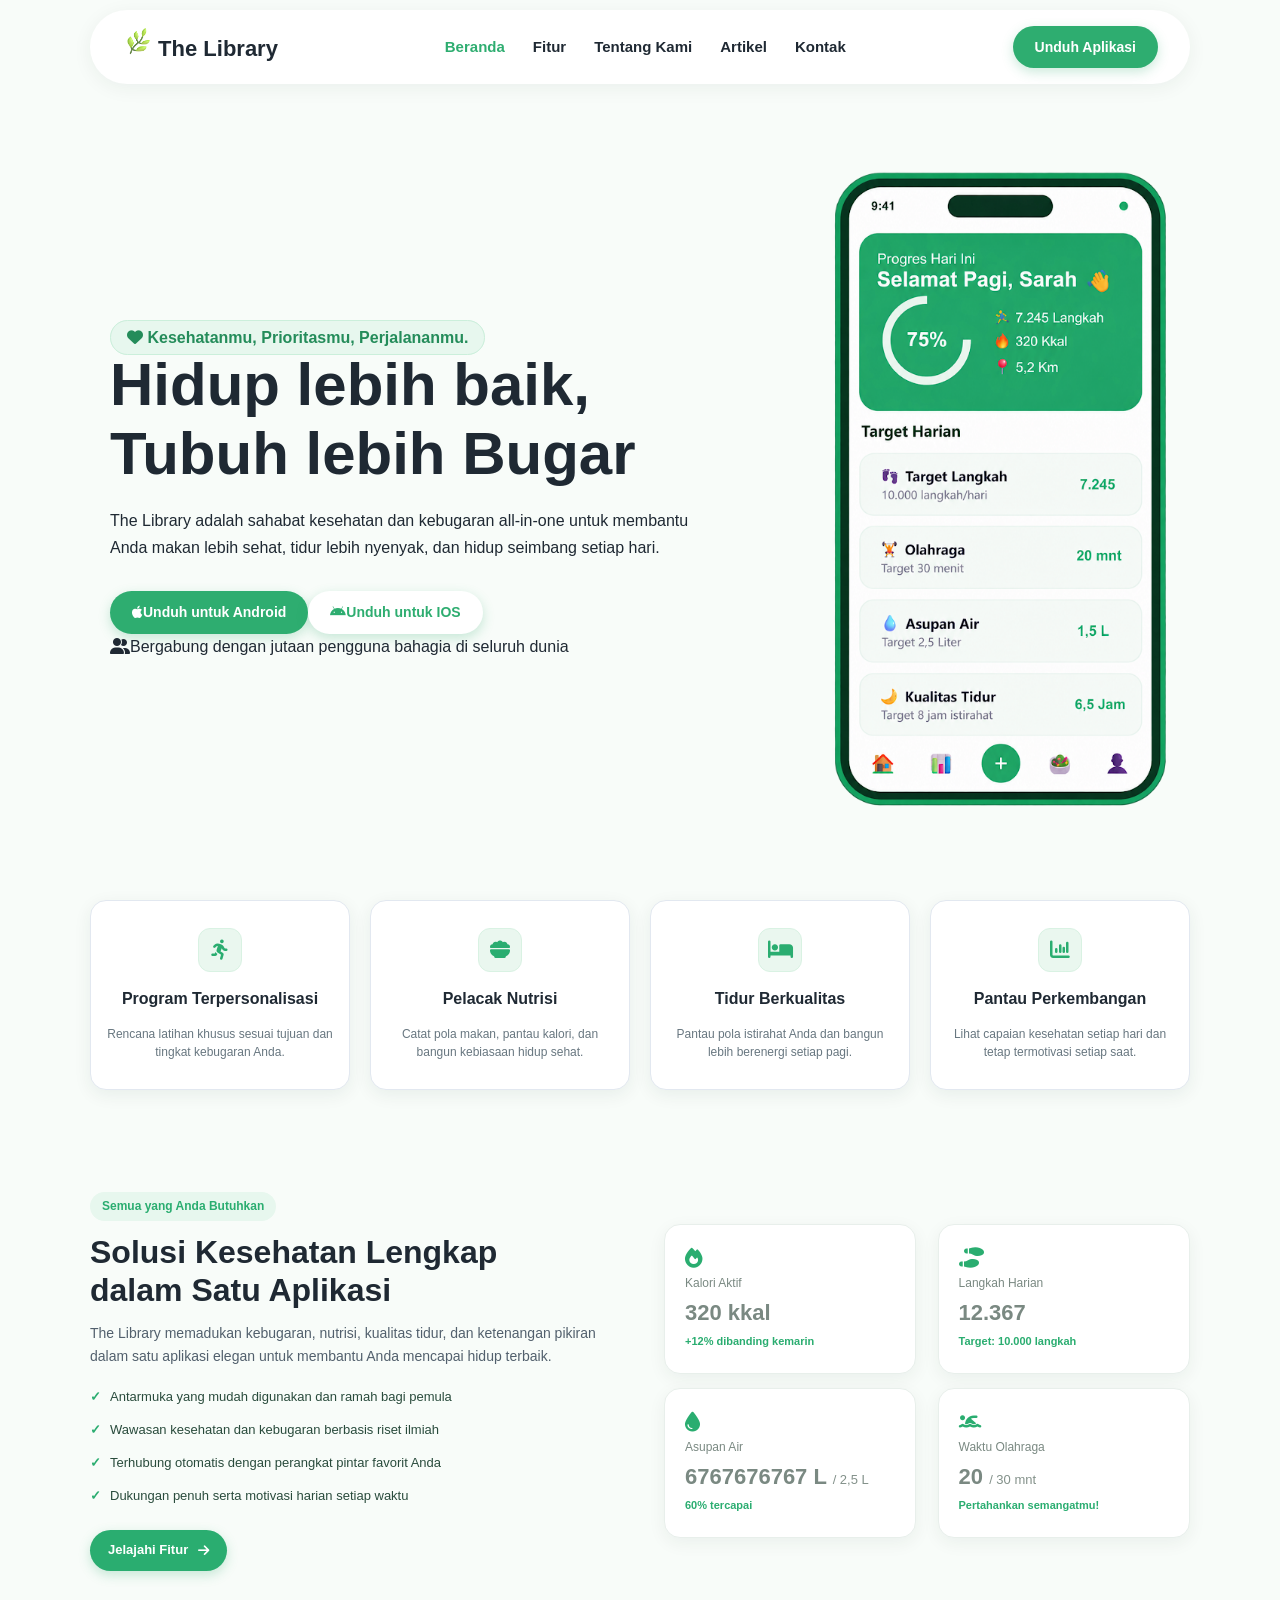
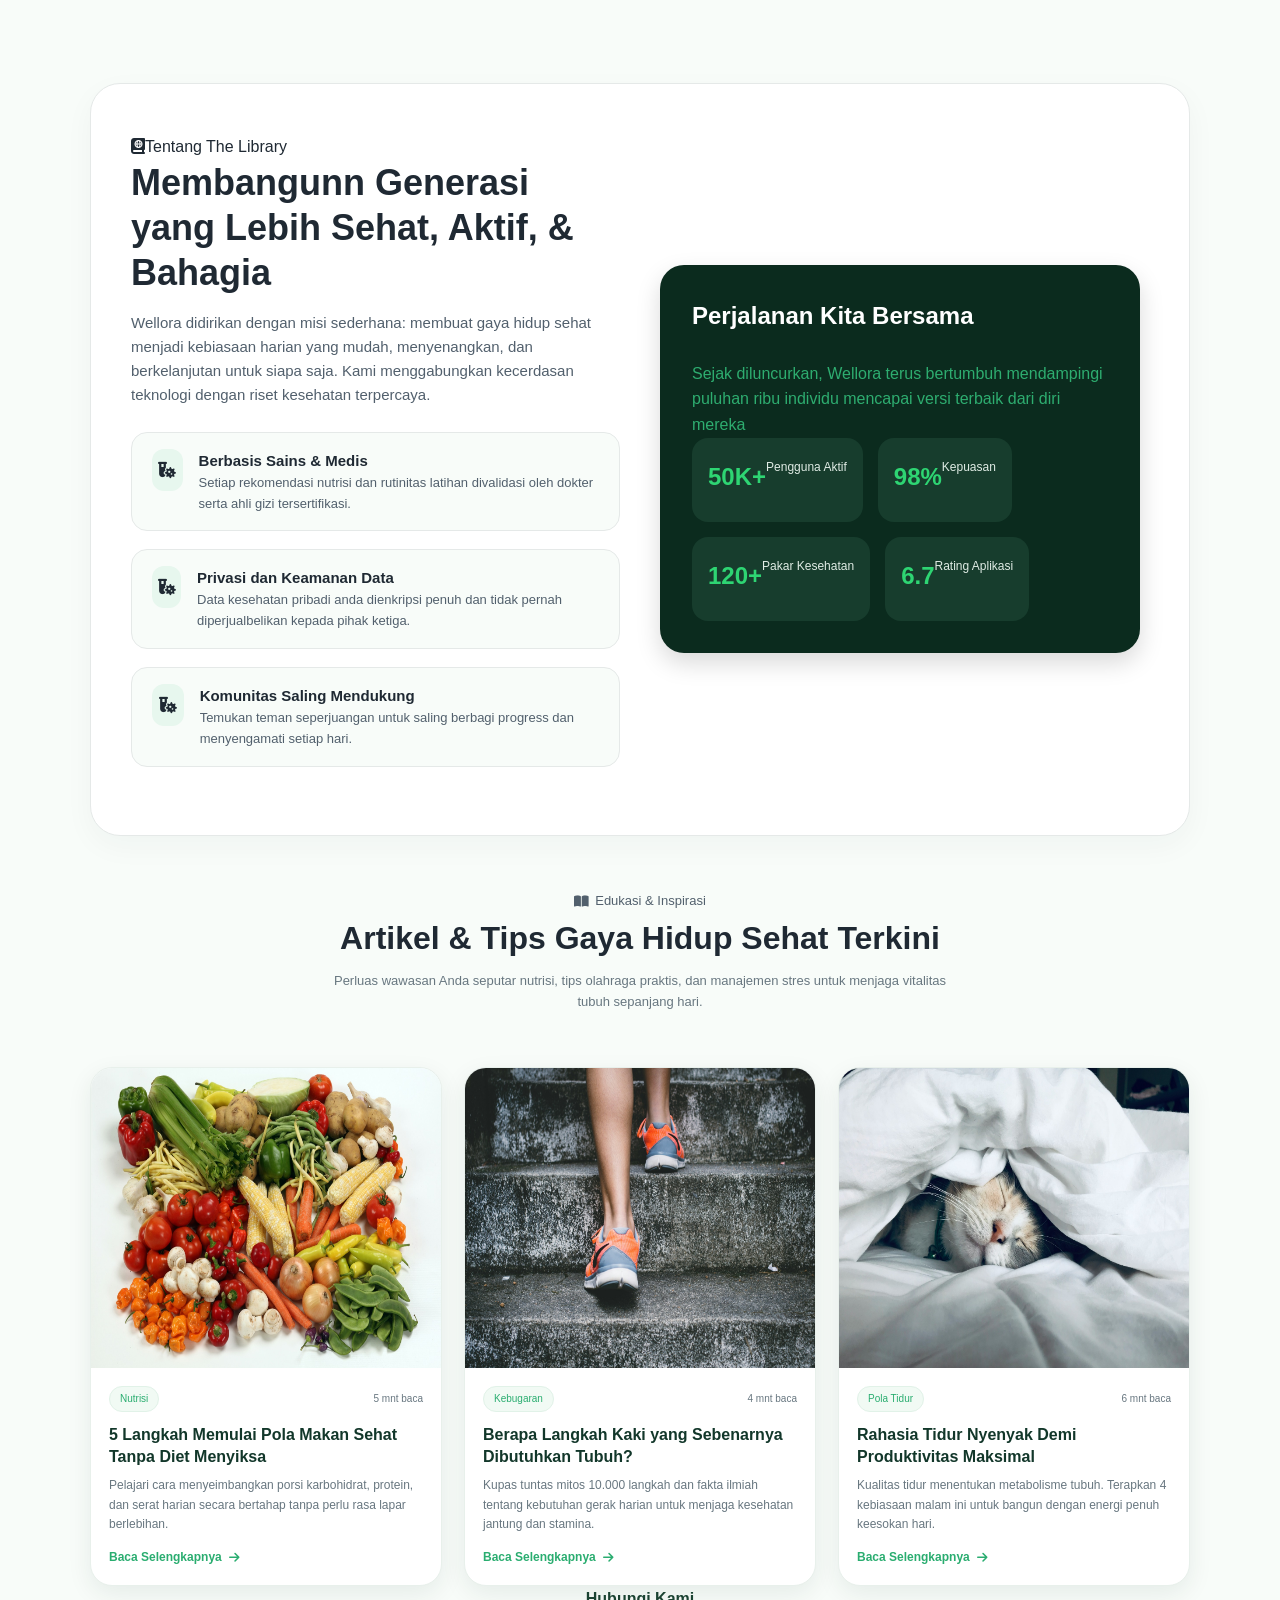
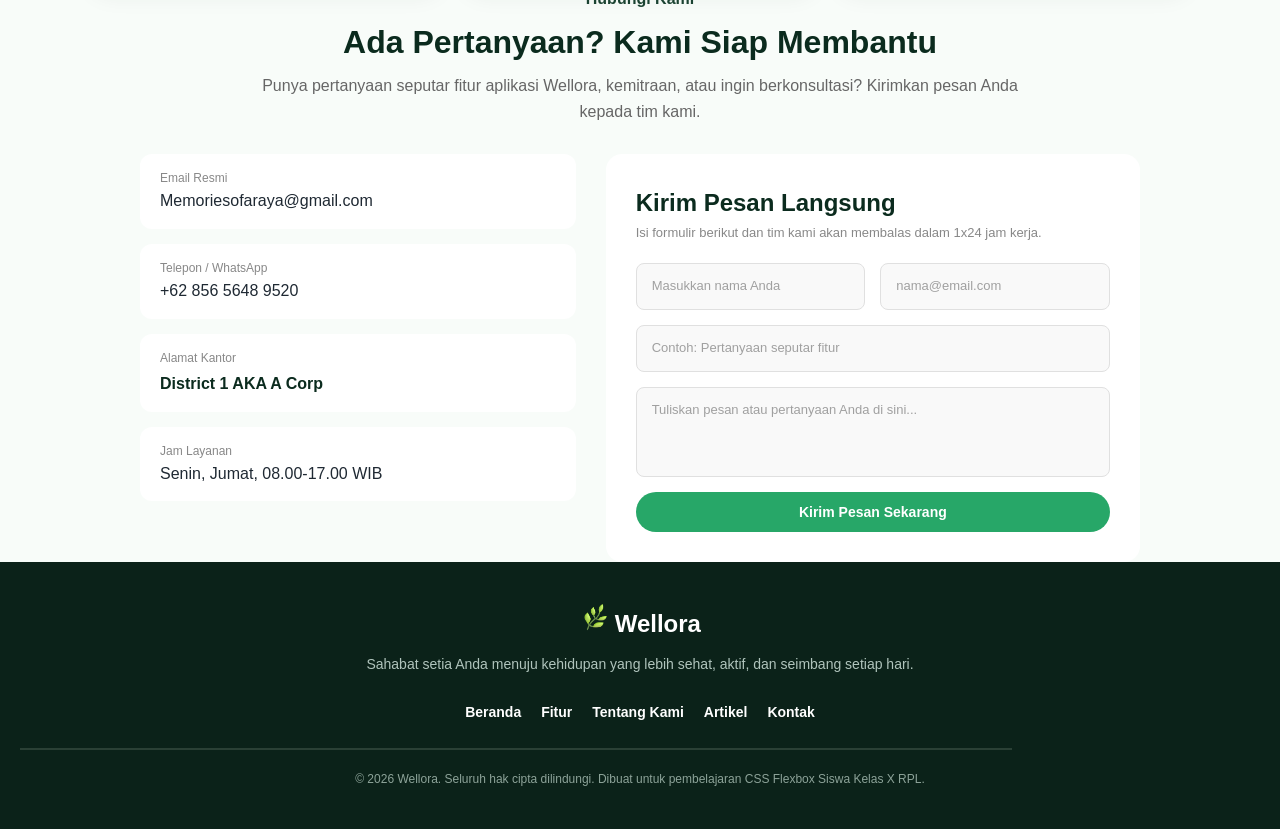
==== commit 55191d94: "angelica" ====
--- a/index.html
+++ b/index.html
@@ -4,6 +4,7 @@
     <meta charset="UTF-8">
     <meta name="viewport" content="width=device-width, initial-scale=1.0">
     <title>Wellora</title>
+    <link rel="icon" href="Asset/logo wellora.png">
     <link rel="stylesheet" href="style.css">
     <link rel="stylesheet" href="https://cdnjs.cloudflare.com/ajax/libs/font-awesome/6.4.0/css/all.min.css">
 </head>
@@ -230,6 +231,57 @@
 
     </section>
 
+     <section class="art" id="artikel">
+        <div class="arthead">
+
+            <span class="artbadge"><i class="fa-solid fa-book-open" aria-hidden="true"></i> 
+                Edukasi &amp; Inspirasi</span>
+            <h2>Artikel &amp; Tips Gaya Hidup Sehat Terkini</h2>
+            <p>Perluas wawasan Anda seputar nutrisi, tips olahraga praktis, dan manajemen stres untuk menjaga vitalitas tubuh sepanjang hari.</p>
+        </div>
+
+        <div class="artgrid">
+            <article class="artcard">
+
+                <img class="artimg" src="Asset/WhatsApp Image 2026-10-29 at 10.30.17.jpeg" alt="Beragam sayuran dan bahan makanan sehat">
+                <div class="artkon">
+
+                    <div class="artmet"><span class="arttag">Nutrisi</span><span class="artread">5 mnt baca</span></div>
+                    <h3 class="arttit">5 Langkah Memulai Pola Makan Sehat Tanpa Diet Menyiksa</h3>
+
+                    <p class="artsnip">Pelajari cara menyeimbangkan porsi karbohidrat, protein, dan serat harian secara bertahap tanpa perlu rasa lapar berlebihan.</p>
+                    <a class="artli" href="langkah.html?id=0">Baca Selengkapnya <i class="fa-solid fa-arrow-right" aria-hidden="true"></i></a>
+                </div>
+
+            </article>
+
+            <article class="artcard">
+                <img class="artimg" src="Asset/WhatsApp Image 2026-10-29 at 10.30.18.jpeg" alt="Seseorang berjalan menaiki tangga">
+                <div class="artkon">
+
+                    <div class="artmet"><span class="arttag">Kebugaran</span><span class="artread">4 mnt baca</span></div>
+                    <h3 class="arttit">Berapa Langkah Kaki yang Sebenarnya Dibutuhkan Tubuh?</h3>
+
+                    <p class="artsnip">Kupas tuntas mitos 10.000 langkah dan fakta ilmiah tentang kebutuhan gerak harian untuk menjaga kesehatan jantung dan stamina.</p>
+                    <a class="artli" href="langkah.html?id=1">Baca Selengkapnya <i class="fa-solid fa-arrow-right" aria-hidden="true"></i></a>
+                </div>
+            </article>
+
+            <article class="artcard">
+                <img class="artimg" src="Asset/WhatsApp Image 2026-10-29 at 10.30.16.jpeg" alt="Kucing tidur nyaman di tempat tidur">
+                <div class="artkon">
+
+                    <div class="artmet"><span class="arttag">Pola Tidur</span><span class="artread">6 mnt baca</span></div>
+                    <h3 class="arttit">
+                        Rahasia Tidur Nyenyak Demi Produktivitas Maksimal</h3>
+                    <p class="artsnip">Kualitas tidur menentukan metabolisme tubuh. Terapkan 4 kebiasaan malam ini untuk bangun dengan energi penuh keesokan hari.</p>
+                    <a class="artli" href="langkah.html?id=2">Baca Selengkapnya <i class="fa-solid fa-arrow-right" aria-hidden="true"></i></a>
+                </div>
+            </article>
+        </div>
+    </section>
+
+
     <div class="ryoshu" id="kontak">
     <p class="araya"> Hubungi Kami</p>
     <h1>Ada Pertanyaan? Kami Siap Membantu</h1>
--- a/style.css
+++ b/style.css
@@ -668,4 +668,136 @@
 .rendezvous:hover{
   background-color: var(--warna-hijau-gelap);
   transform: translateY(-3px);
+}
+
+.art {
+    width: 90%;
+    max-width: 1100px;
+    margin: 0 auto;
+    padding: 52px 0 0;
+}
+
+.arthead{
+    max-width: 620px;
+    margin: 0 auto;
+    text-align: center;
+}
+
+.artbadge {
+    display: inline-flex;
+    align-items: center;
+    gap: 6px;
+    margin-bottom: 8px;
+    color: #52606d;
+    font-size: 13px;
+}
+
+.arthead h2 {
+    margin-bottom: 12px;
+    color: var(--hijau-ireng);
+    font-size: 32px;
+    font-weight: 800;
+    line-height: 1.2;
+}
+
+.arthead p {
+    color: #687780;
+    font-size: 13px;
+    line-height: 1.65;
+}
+
+.artgrid {
+    display: grid;
+    grid-template-columns: repeat(3, minmax(0, 1fr));
+    gap: 22px;
+    margin-top: 54px;
+}
+
+.artcard {
+    display: flex;
+    min-width: 0;
+    flex-direction: column;
+    overflow: hidden;
+    border: 1px solid #e8f0eb;
+    border-radius: 22px;
+    background: #ffffff;
+    box-shadow: 0 8px 24px rgba(18, 55, 42, 0.08);
+    transition: transform 0.2s ease, box-shadow 0.2s ease;
+}
+
+.artcard:hover {
+    transform: translateY(-5px);
+    box-shadow: 0 14px 30px rgba(46, 173, 112, 0.18);
+}
+
+.artimg{
+    width: 100%;
+    height:300px;
+    overflow: hidden;
+    background-color: #e7f7ee;
+}
+
+.artimg:hover{
+    transform: scale(1.06);
+}
+
+.artkon {
+    display: flex;
+    flex: 1;
+    flex-direction: column;
+    align-items: flex-start;
+    padding: 18px;
+}
+
+.artmet {
+    display: flex;
+    width: 100%;
+    align-items: center;
+    justify-content: space-between;
+    gap: 8px;
+    margin-bottom: 12px;
+}
+
+.arttag {
+    padding: 4px 10px;
+    border: 1px solid #e1f2e8;
+    border-radius: 20px;
+    background: #f1faf4;
+    color: #2aad70;
+    font-size: 10px;
+}
+
+.artread {
+    color: #687780;
+    font-size: 10px;
+}
+
+.arttit {
+    margin-bottom: 8px;
+    color: #12372a;
+    font-size: 16px;
+    font-weight: 800;
+    line-height: 1.4;
+}
+
+.artsnip {
+    margin-bottom: 14px;
+    color: #687780;
+    font-size: 12px;
+    line-height: 1.6;
+}
+
+.artli {
+    display: inline-flex;
+    align-items: center;
+    gap: 7px;
+    margin-top: auto;
+    color: #2aad70;
+    font-size: 12px;
+    font-weight: 700;
+    text-decoration: none;
+}
+
+.artli:hover {
+    color: #248c5a;
 }
